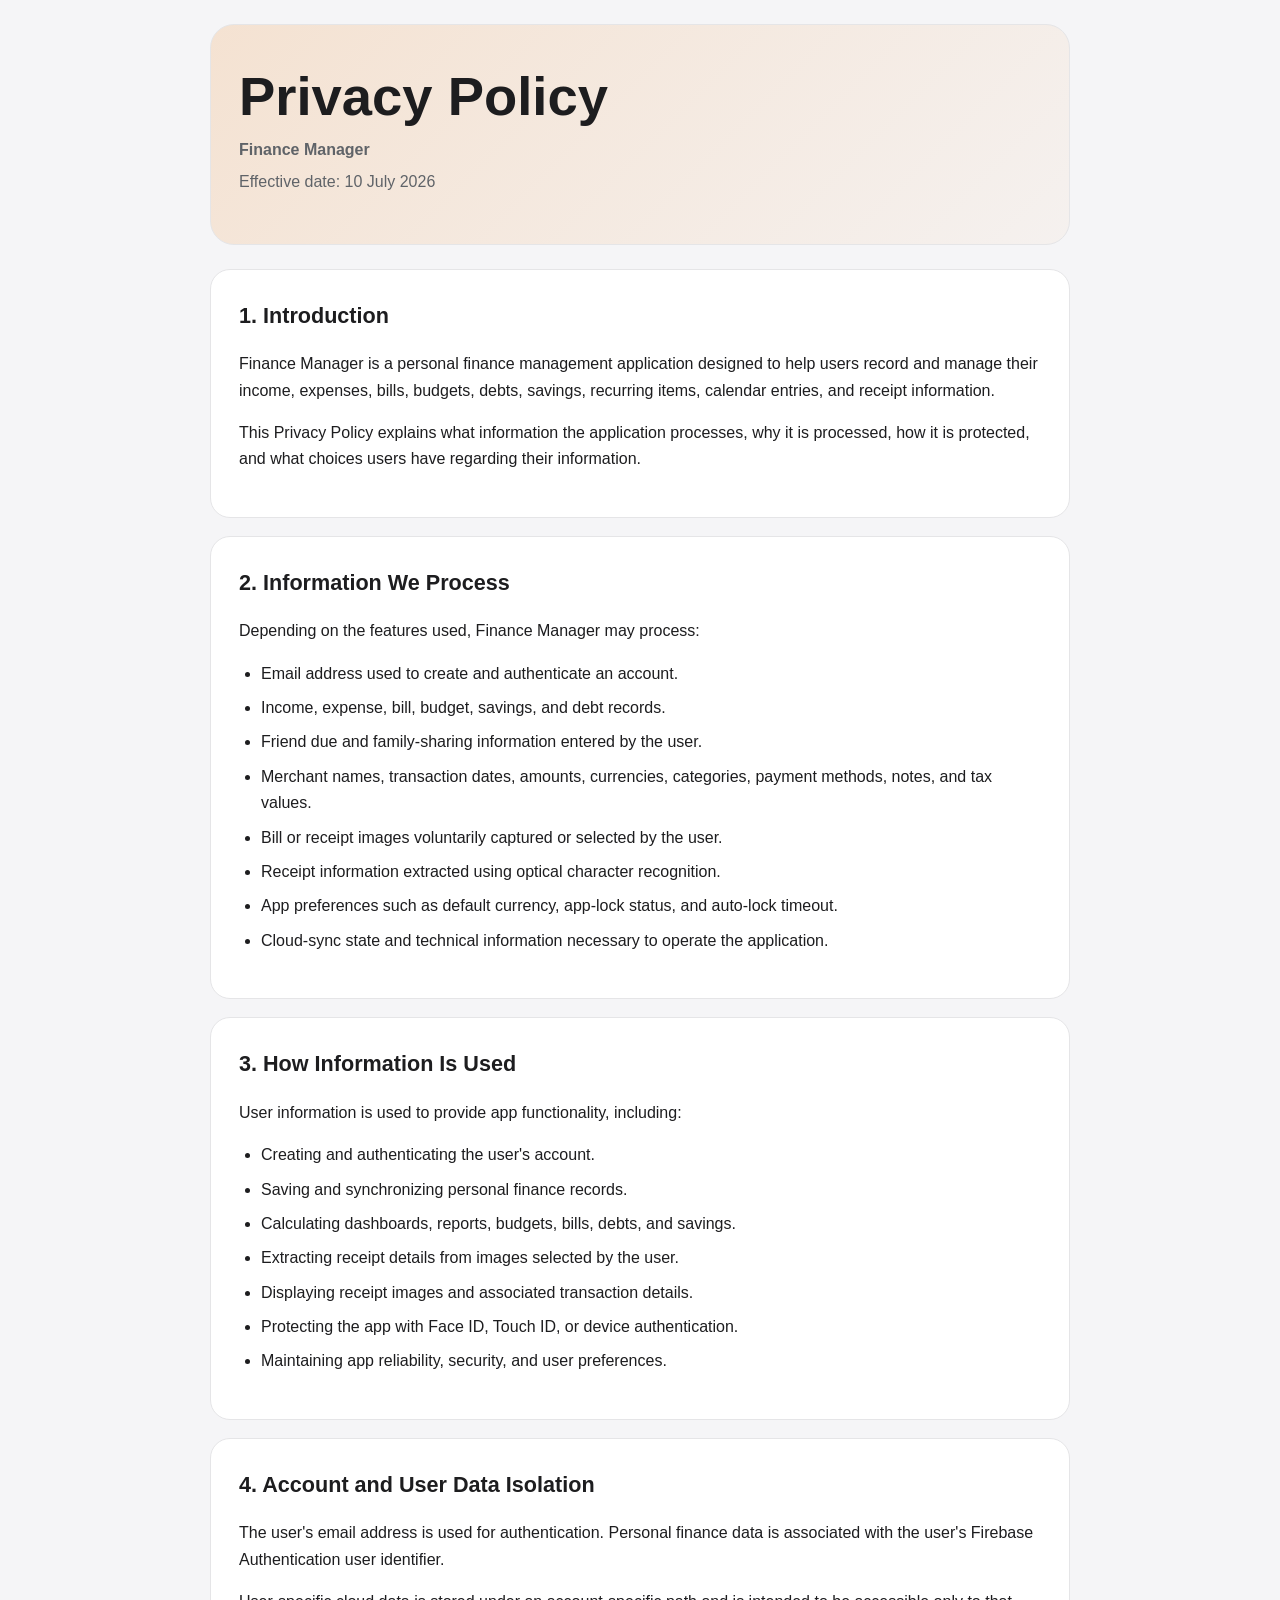
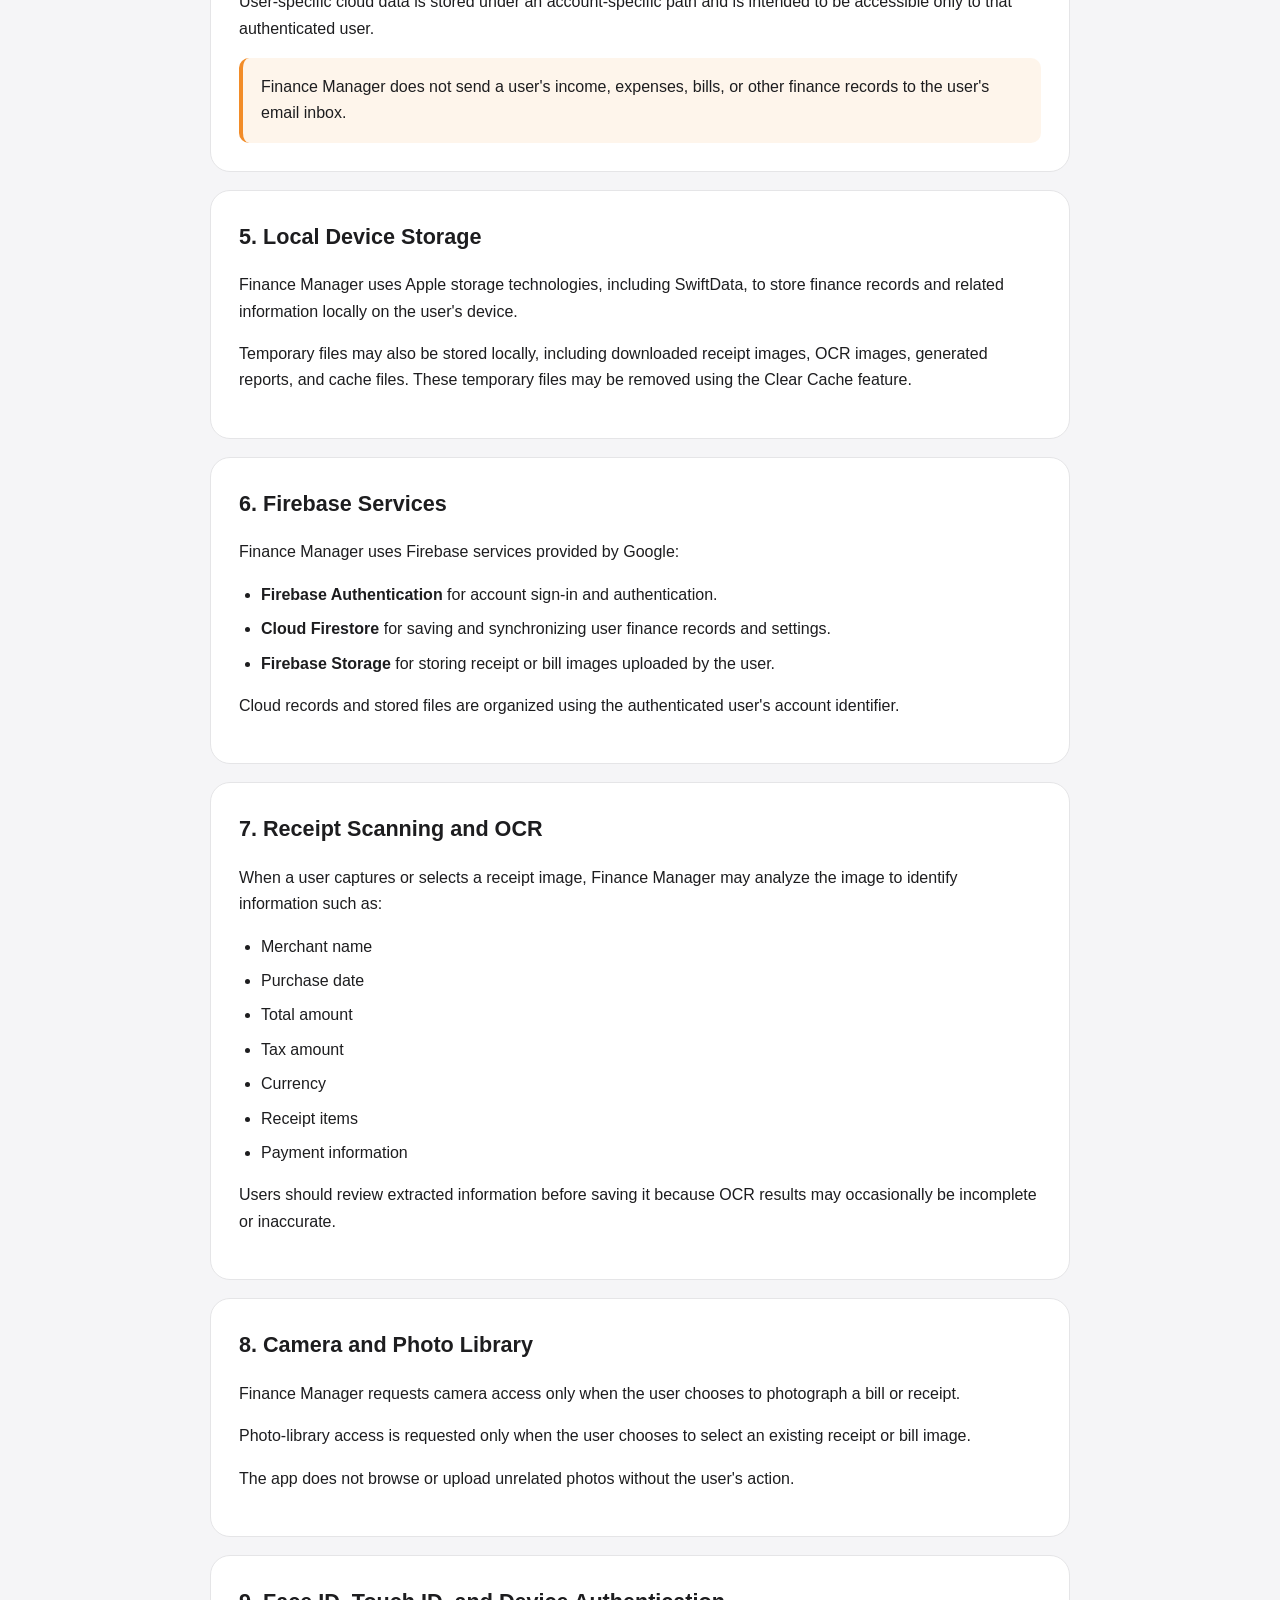
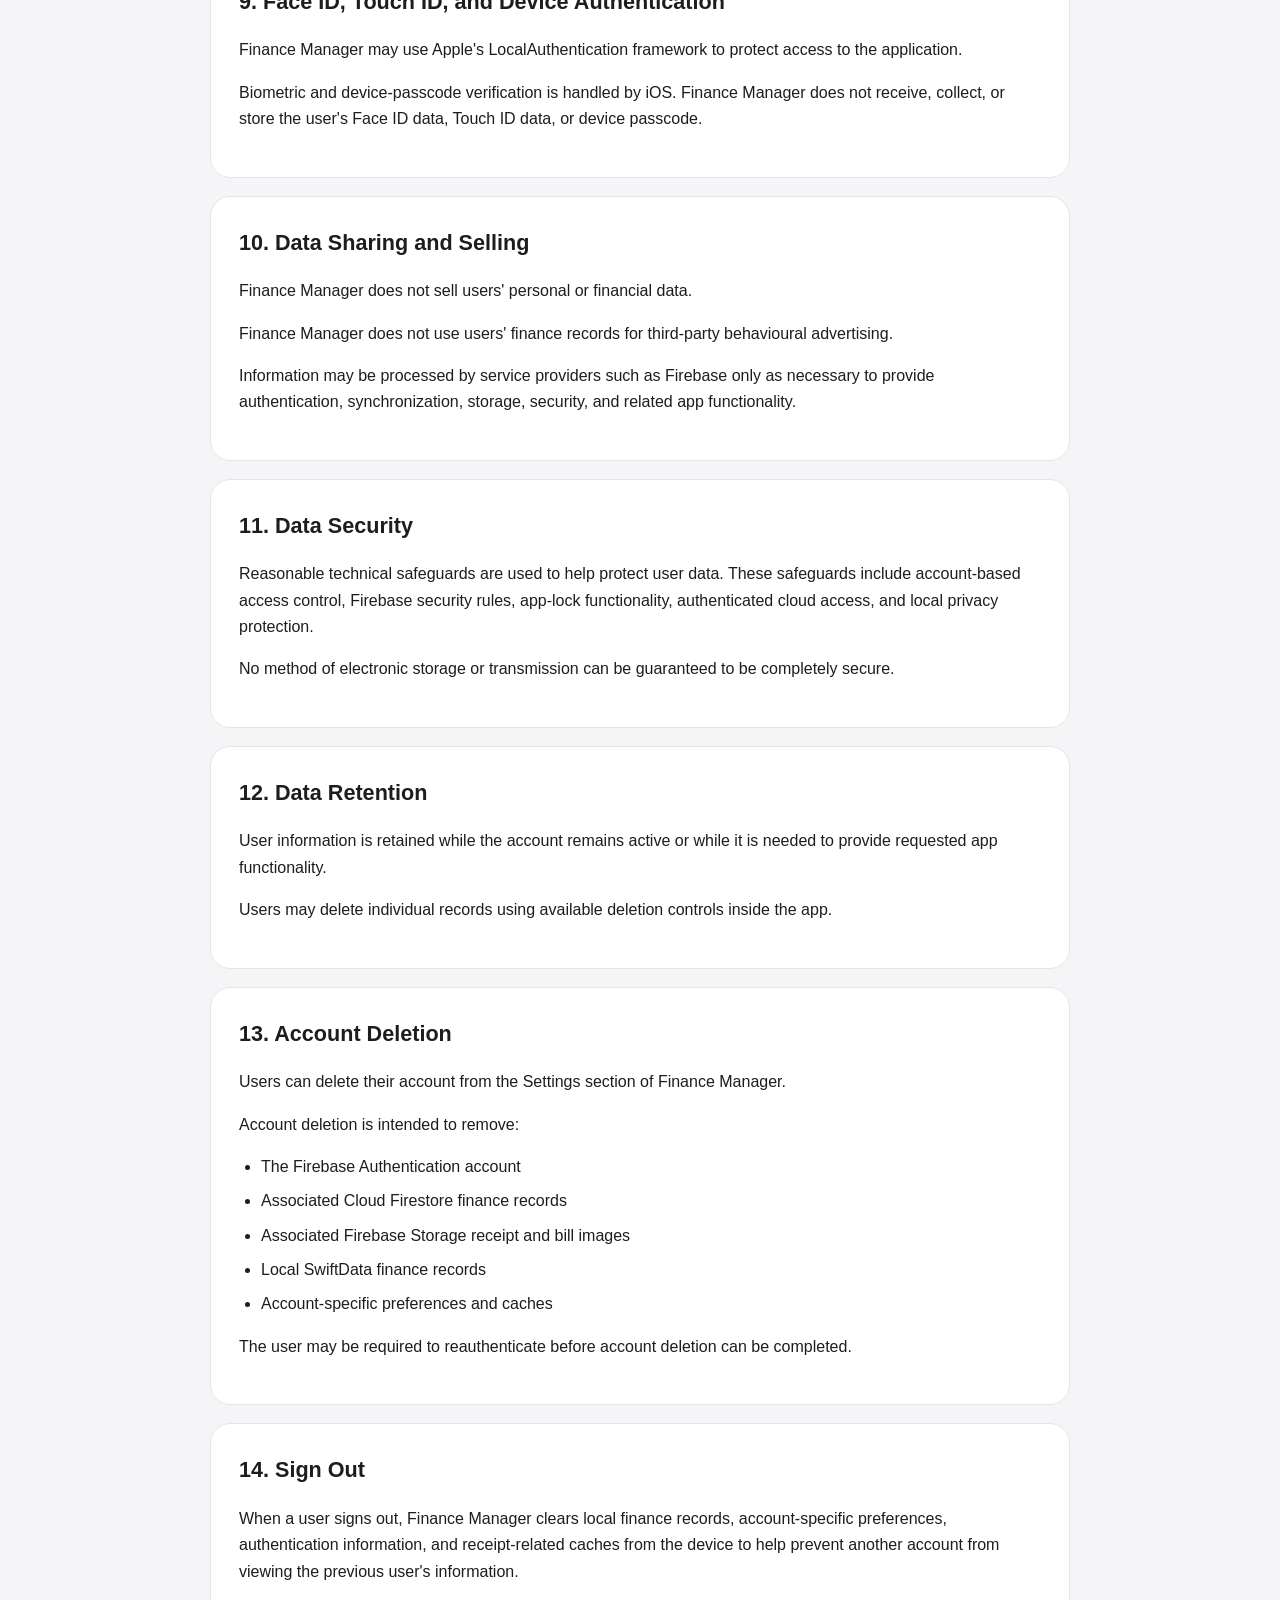
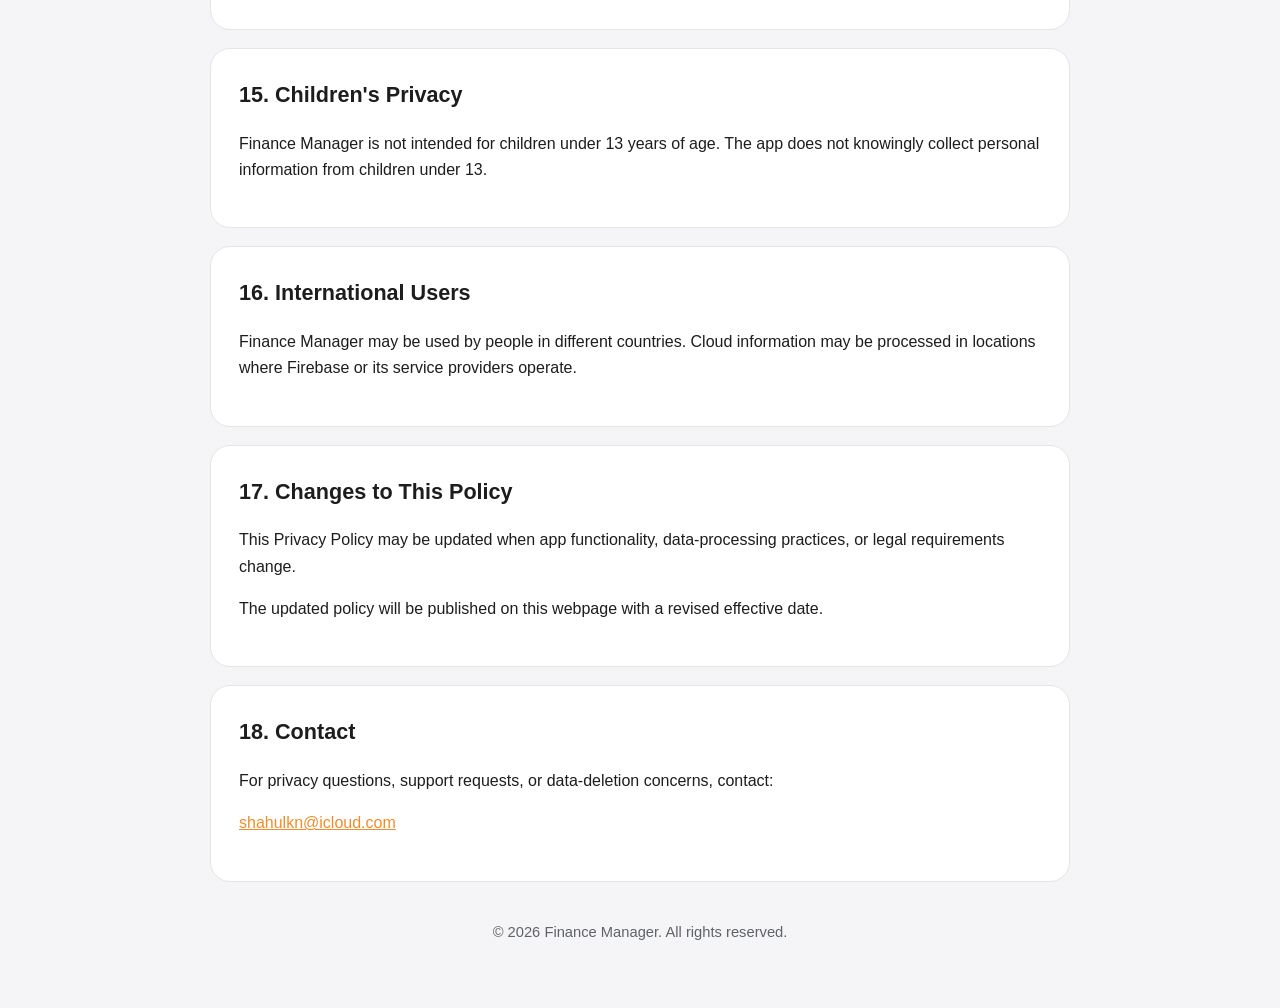
==== privacy.html @ fec9cd15 "Add files via upload Publish Finance Manager website" ====
<!DOCTYPE html>
<html lang="en">
<head>
    <meta charset="UTF-8">
    <meta name="viewport" content="width=device-width, initial-scale=1.0">

    <title>Privacy Policy | Finance Manager</title>

    <meta
        name="description"
        content="Privacy Policy for the Finance Manager personal finance application."
    >

    <style>
        :root {
            color-scheme: light dark;
            --background: #f5f5f7;
            --card: #ffffff;
            --text: #1d1d1f;
            --secondary: #5f6368;
            --accent: #f28c28;
            --border: #e5e5e7;
        }

        @media (prefers-color-scheme: dark) {
            :root {
                --background: #0d0d0f;
                --card: #1a1a1d;
                --text: #f5f5f7;
                --secondary: #b6b6ba;
                --border: #303034;
            }
        }

        * {
            box-sizing: border-box;
        }

        body {
            margin: 0;
            padding: 24px;
            background: var(--background);
            color: var(--text);
            font-family:
                -apple-system,
                BlinkMacSystemFont,
                "Segoe UI",
                Roboto,
                Helvetica,
                Arial,
                sans-serif;
            line-height: 1.65;
        }

        main {
            max-width: 860px;
            margin: 0 auto;
        }

        header {
            padding: 42px 28px;
            margin-bottom: 24px;
            border-radius: 24px;
            background: linear-gradient(
                135deg,
                rgba(242, 140, 40, 0.18),
                rgba(242, 140, 40, 0.04)
            );
            border: 1px solid var(--border);
        }

        h1 {
            margin: 0 0 10px;
            font-size: clamp(2rem, 5vw, 3.4rem);
            line-height: 1.1;
        }

        header p {
            margin: 6px 0;
            color: var(--secondary);
        }

        section {
            margin-bottom: 18px;
            padding: 28px;
            border: 1px solid var(--border);
            border-radius: 20px;
            background: var(--card);
        }

        h2 {
            margin-top: 0;
            font-size: 1.35rem;
        }

        ul {
            padding-left: 22px;
        }

        li {
            margin-bottom: 8px;
        }

        a {
            color: var(--accent);
        }

        .notice {
            padding: 16px 18px;
            border-left: 4px solid var(--accent);
            border-radius: 10px;
            background: rgba(242, 140, 40, 0.09);
        }

        footer {
            padding: 20px 8px 40px;
            text-align: center;
            color: var(--secondary);
            font-size: 0.92rem;
        }
    </style>
</head>

<body>
<main>

    <header>
        <h1>Privacy Policy</h1>
        <p><strong>Finance Manager</strong></p>
        <p>Effective date: 10 July 2026</p>
    </header>

    <section>
        <h2>1. Introduction</h2>

        <p>
            Finance Manager is a personal finance management application
            designed to help users record and manage their income, expenses,
            bills, budgets, debts, savings, recurring items, calendar entries,
            and receipt information.
        </p>

        <p>
            This Privacy Policy explains what information the application
            processes, why it is processed, how it is protected, and what
            choices users have regarding their information.
        </p>
    </section>

    <section>
        <h2>2. Information We Process</h2>

        <p>
            Depending on the features used, Finance Manager may process:
        </p>

        <ul>
            <li>Email address used to create and authenticate an account.</li>
            <li>Income, expense, bill, budget, savings, and debt records.</li>
            <li>Friend due and family-sharing information entered by the user.</li>
            <li>Merchant names, transaction dates, amounts, currencies, categories, payment methods, notes, and tax values.</li>
            <li>Bill or receipt images voluntarily captured or selected by the user.</li>
            <li>Receipt information extracted using optical character recognition.</li>
            <li>App preferences such as default currency, app-lock status, and auto-lock timeout.</li>
            <li>Cloud-sync state and technical information necessary to operate the application.</li>
        </ul>
    </section>

    <section>
        <h2>3. How Information Is Used</h2>

        <p>User information is used to provide app functionality, including:</p>

        <ul>
            <li>Creating and authenticating the user's account.</li>
            <li>Saving and synchronizing personal finance records.</li>
            <li>Calculating dashboards, reports, budgets, bills, debts, and savings.</li>
            <li>Extracting receipt details from images selected by the user.</li>
            <li>Displaying receipt images and associated transaction details.</li>
            <li>Protecting the app with Face ID, Touch ID, or device authentication.</li>
            <li>Maintaining app reliability, security, and user preferences.</li>
        </ul>
    </section>

    <section>
        <h2>4. Account and User Data Isolation</h2>

        <p>
            The user's email address is used for authentication.
            Personal finance data is associated with the user's Firebase
            Authentication user identifier.
        </p>

        <p>
            User-specific cloud data is stored under an account-specific path
            and is intended to be accessible only to that authenticated user.
        </p>

        <div class="notice">
            Finance Manager does not send a user's income, expenses, bills,
            or other finance records to the user's email inbox.
        </div>
    </section>

    <section>
        <h2>5. Local Device Storage</h2>

        <p>
            Finance Manager uses Apple storage technologies, including
            SwiftData, to store finance records and related information locally
            on the user's device.
        </p>

        <p>
            Temporary files may also be stored locally, including downloaded
            receipt images, OCR images, generated reports, and cache files.
            These temporary files may be removed using the Clear Cache feature.
        </p>
    </section>

    <section>
        <h2>6. Firebase Services</h2>

        <p>Finance Manager uses Firebase services provided by Google:</p>

        <ul>
            <li>
                <strong>Firebase Authentication</strong> for account sign-in
                and authentication.
            </li>

            <li>
                <strong>Cloud Firestore</strong> for saving and synchronizing
                user finance records and settings.
            </li>

            <li>
                <strong>Firebase Storage</strong> for storing receipt or bill
                images uploaded by the user.
            </li>
        </ul>

        <p>
            Cloud records and stored files are organized using the
            authenticated user's account identifier.
        </p>
    </section>

    <section>
        <h2>7. Receipt Scanning and OCR</h2>

        <p>
            When a user captures or selects a receipt image, Finance Manager
            may analyze the image to identify information such as:
        </p>

        <ul>
            <li>Merchant name</li>
            <li>Purchase date</li>
            <li>Total amount</li>
            <li>Tax amount</li>
            <li>Currency</li>
            <li>Receipt items</li>
            <li>Payment information</li>
        </ul>

        <p>
            Users should review extracted information before saving it because
            OCR results may occasionally be incomplete or inaccurate.
        </p>
    </section>

    <section>
        <h2>8. Camera and Photo Library</h2>

        <p>
            Finance Manager requests camera access only when the user chooses
            to photograph a bill or receipt.
        </p>

        <p>
            Photo-library access is requested only when the user chooses to
            select an existing receipt or bill image.
        </p>

        <p>
            The app does not browse or upload unrelated photos without the
            user's action.
        </p>
    </section>

    <section>
        <h2>9. Face ID, Touch ID, and Device Authentication</h2>

        <p>
            Finance Manager may use Apple's LocalAuthentication framework to
            protect access to the application.
        </p>

        <p>
            Biometric and device-passcode verification is handled by iOS.
            Finance Manager does not receive, collect, or store the user's
            Face ID data, Touch ID data, or device passcode.
        </p>
    </section>

    <section>
        <h2>10. Data Sharing and Selling</h2>

        <p>
            Finance Manager does not sell users' personal or financial data.
        </p>

        <p>
            Finance Manager does not use users' finance records for
            third-party behavioural advertising.
        </p>

        <p>
            Information may be processed by service providers such as Firebase
            only as necessary to provide authentication, synchronization,
            storage, security, and related app functionality.
        </p>
    </section>

    <section>
        <h2>11. Data Security</h2>

        <p>
            Reasonable technical safeguards are used to help protect user data.
            These safeguards include account-based access control, Firebase
            security rules, app-lock functionality, authenticated cloud access,
            and local privacy protection.
        </p>

        <p>
            No method of electronic storage or transmission can be guaranteed
            to be completely secure.
        </p>
    </section>

    <section>
        <h2>12. Data Retention</h2>

        <p>
            User information is retained while the account remains active or
            while it is needed to provide requested app functionality.
        </p>

        <p>
            Users may delete individual records using available deletion
            controls inside the app.
        </p>
    </section>

    <section>
        <h2>13. Account Deletion</h2>

        <p>
            Users can delete their account from the Settings section of
            Finance Manager.
        </p>

        <p>Account deletion is intended to remove:</p>

        <ul>
            <li>The Firebase Authentication account</li>
            <li>Associated Cloud Firestore finance records</li>
            <li>Associated Firebase Storage receipt and bill images</li>
            <li>Local SwiftData finance records</li>
            <li>Account-specific preferences and caches</li>
        </ul>

        <p>
            The user may be required to reauthenticate before account deletion
            can be completed.
        </p>
    </section>

    <section>
        <h2>14. Sign Out</h2>

        <p>
            When a user signs out, Finance Manager clears local finance records,
            account-specific preferences, authentication information, and
            receipt-related caches from the device to help prevent another
            account from viewing the previous user's information.
        </p>
    </section>

    <section>
        <h2>15. Children's Privacy</h2>

        <p>
            Finance Manager is not intended for children under 13 years of age.
            The app does not knowingly collect personal information from
            children under 13.
        </p>
    </section>

    <section>
        <h2>16. International Users</h2>

        <p>
            Finance Manager may be used by people in different countries.
            Cloud information may be processed in locations where Firebase or
            its service providers operate.
        </p>
    </section>

    <section>
        <h2>17. Changes to This Policy</h2>

        <p>
            This Privacy Policy may be updated when app functionality,
            data-processing practices, or legal requirements change.
        </p>

        <p>
            The updated policy will be published on this webpage with a revised
            effective date.
        </p>
    </section>

    <section>
        <h2>18. Contact</h2>

        <p>
            For privacy questions, support requests, or data-deletion concerns,
            contact:
        </p>

        <p>
            <a href="mailto:shahulkn@icloud.com">
                shahulkn@icloud.com
            </a>
        </p>
    </section>

    <footer>
        © 2026 Finance Manager. All rights reserved.
    </footer>

</main>
</body>
</html>
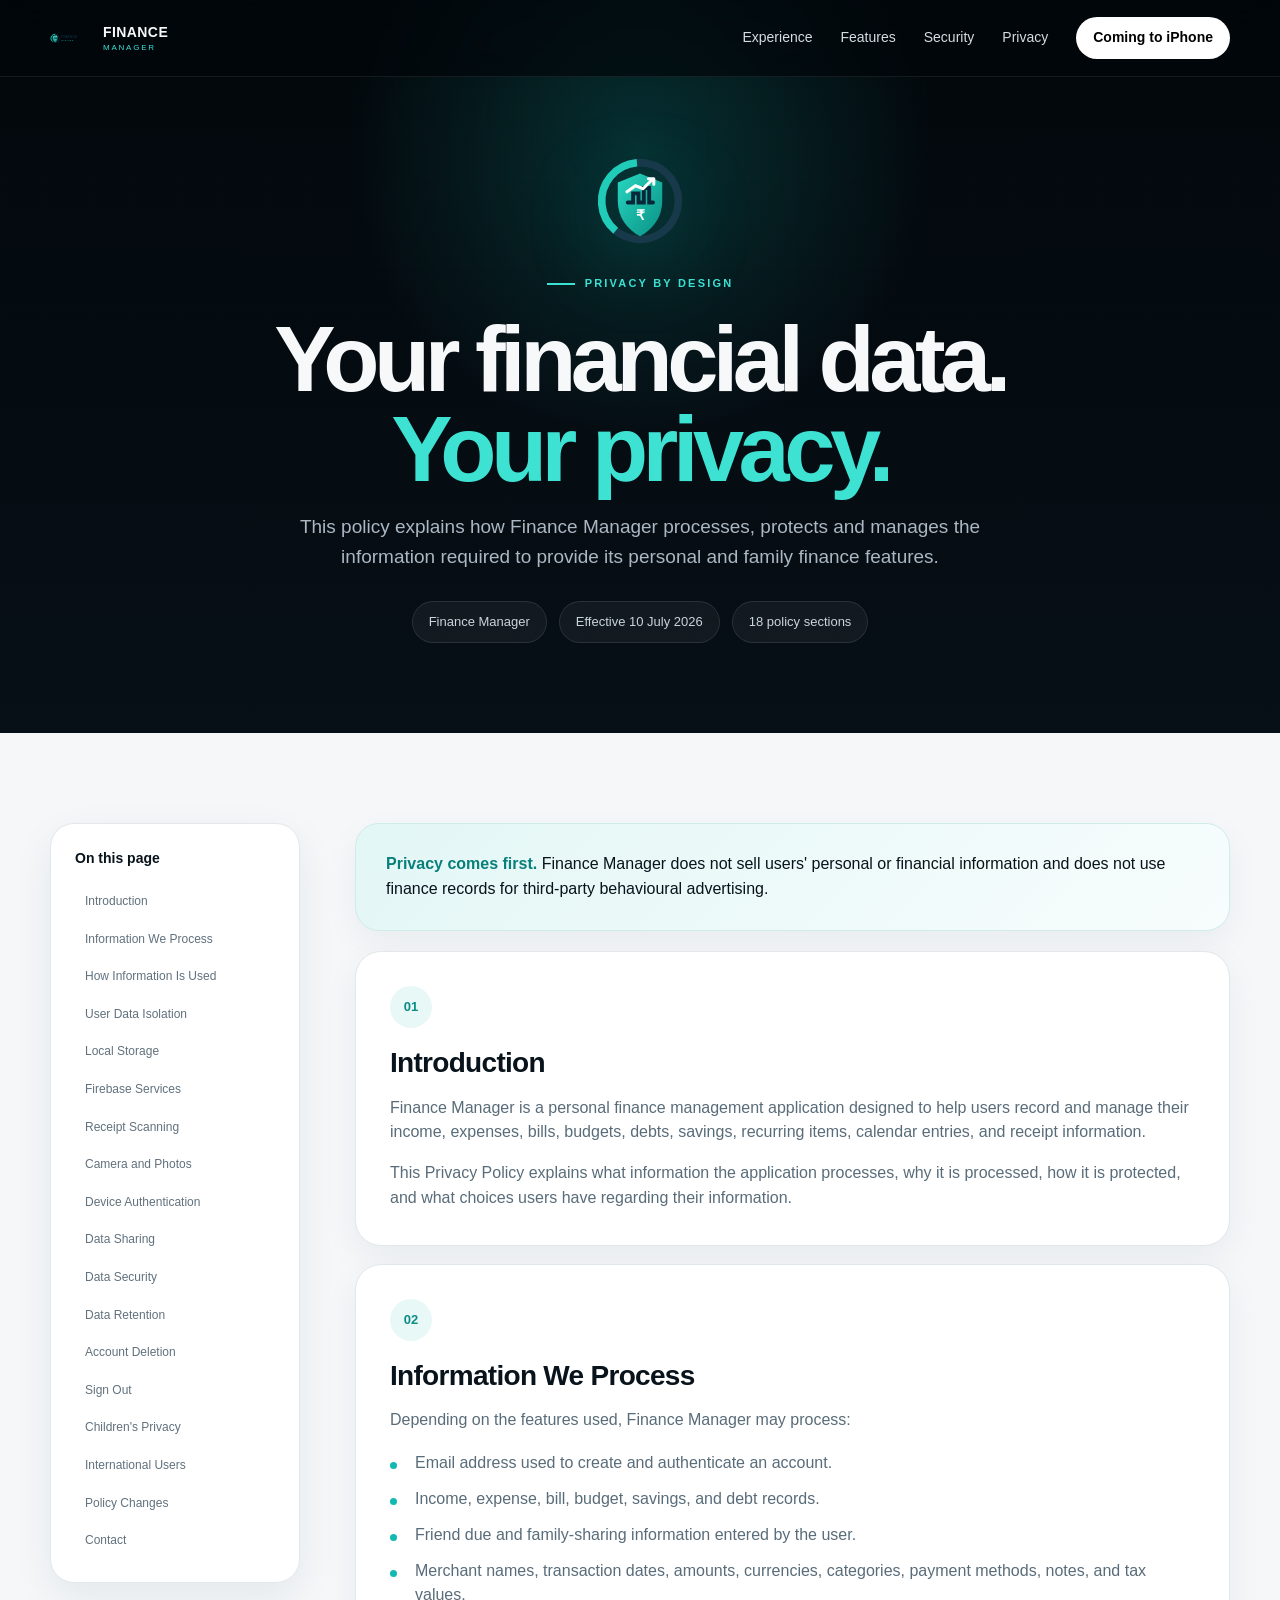
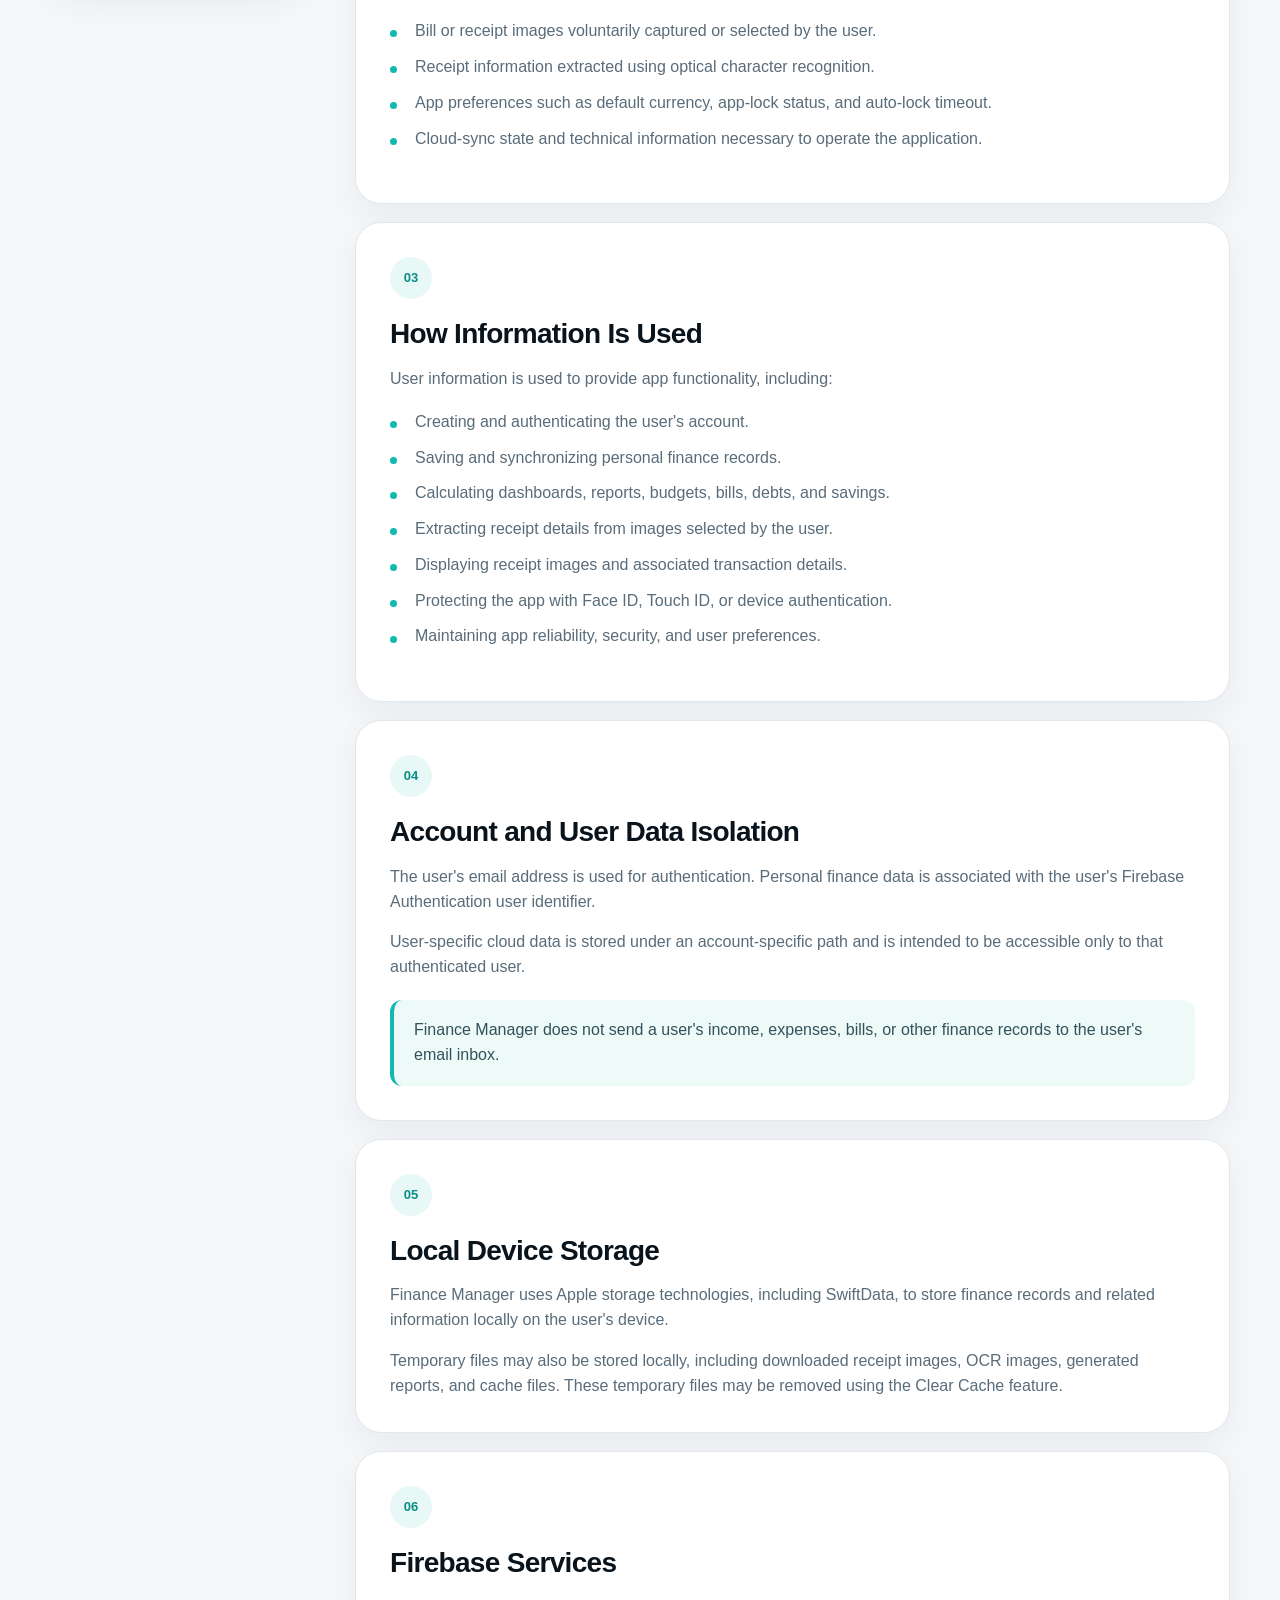
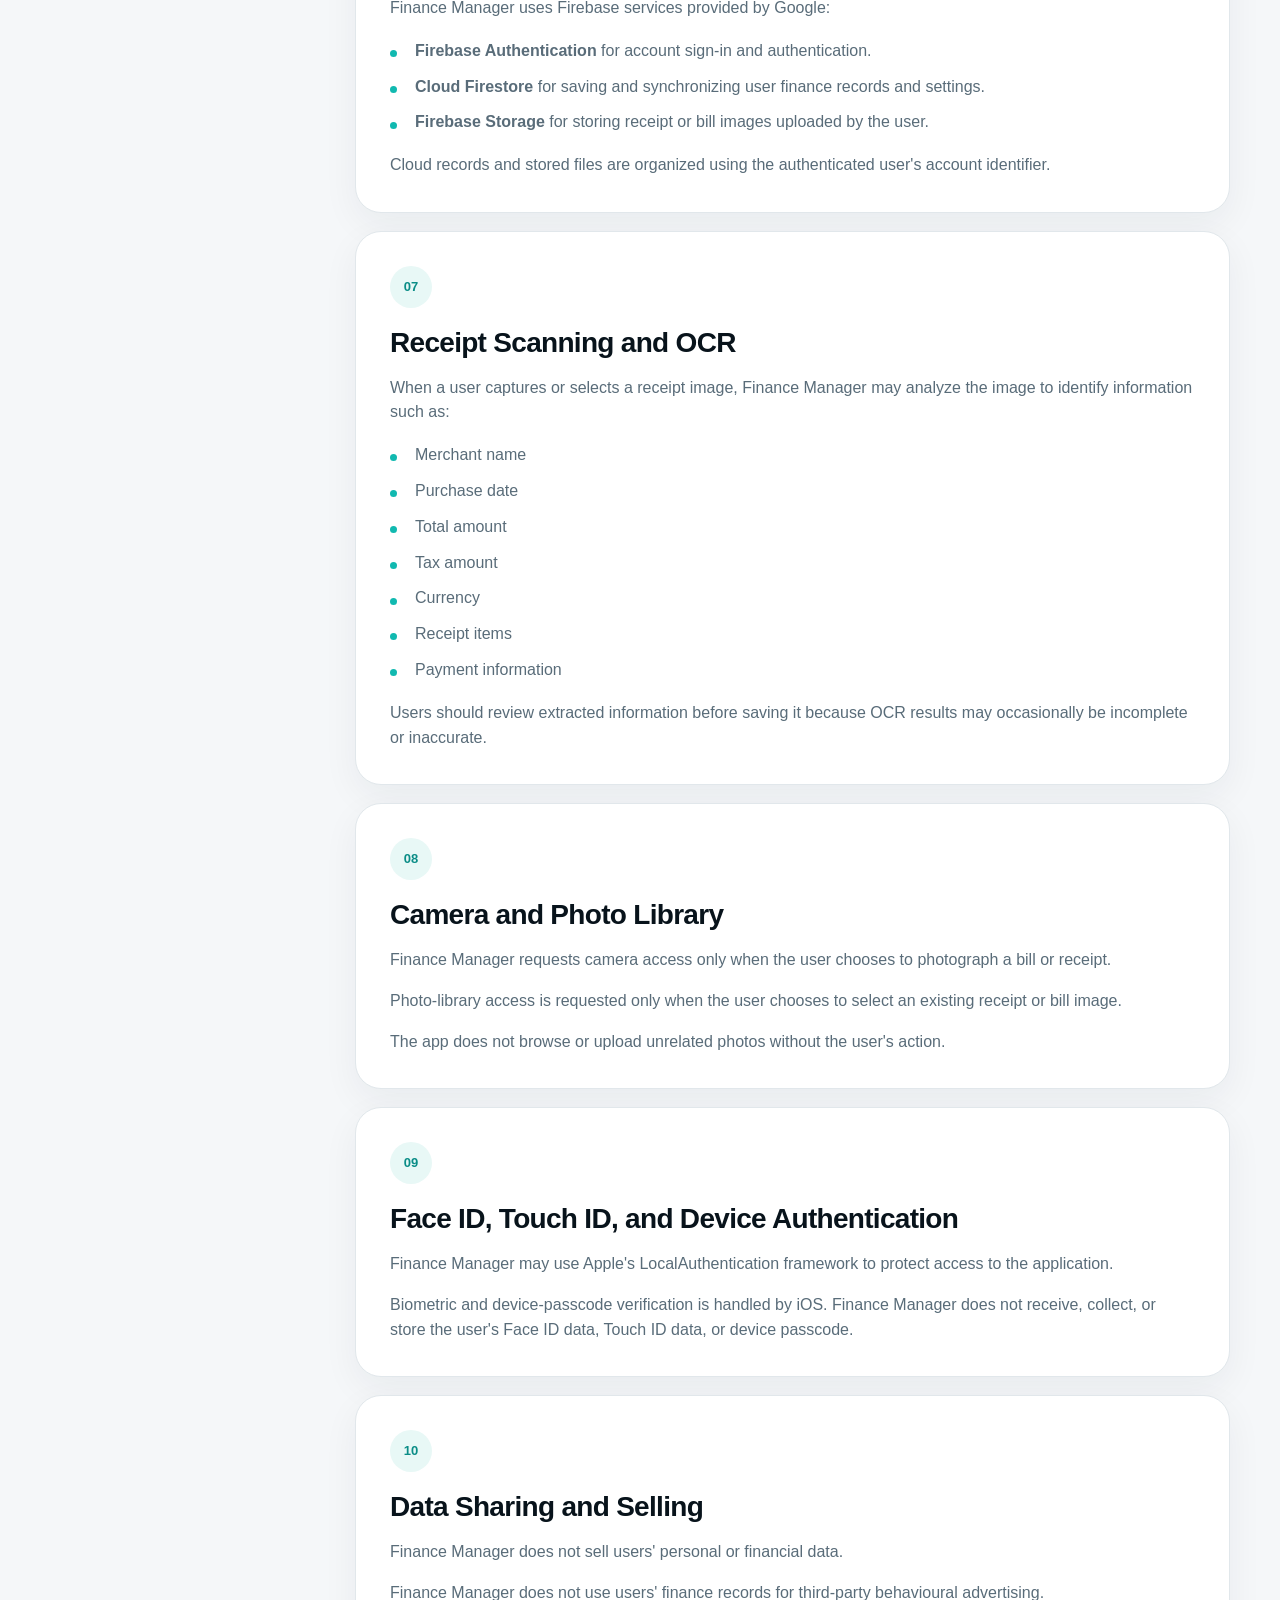
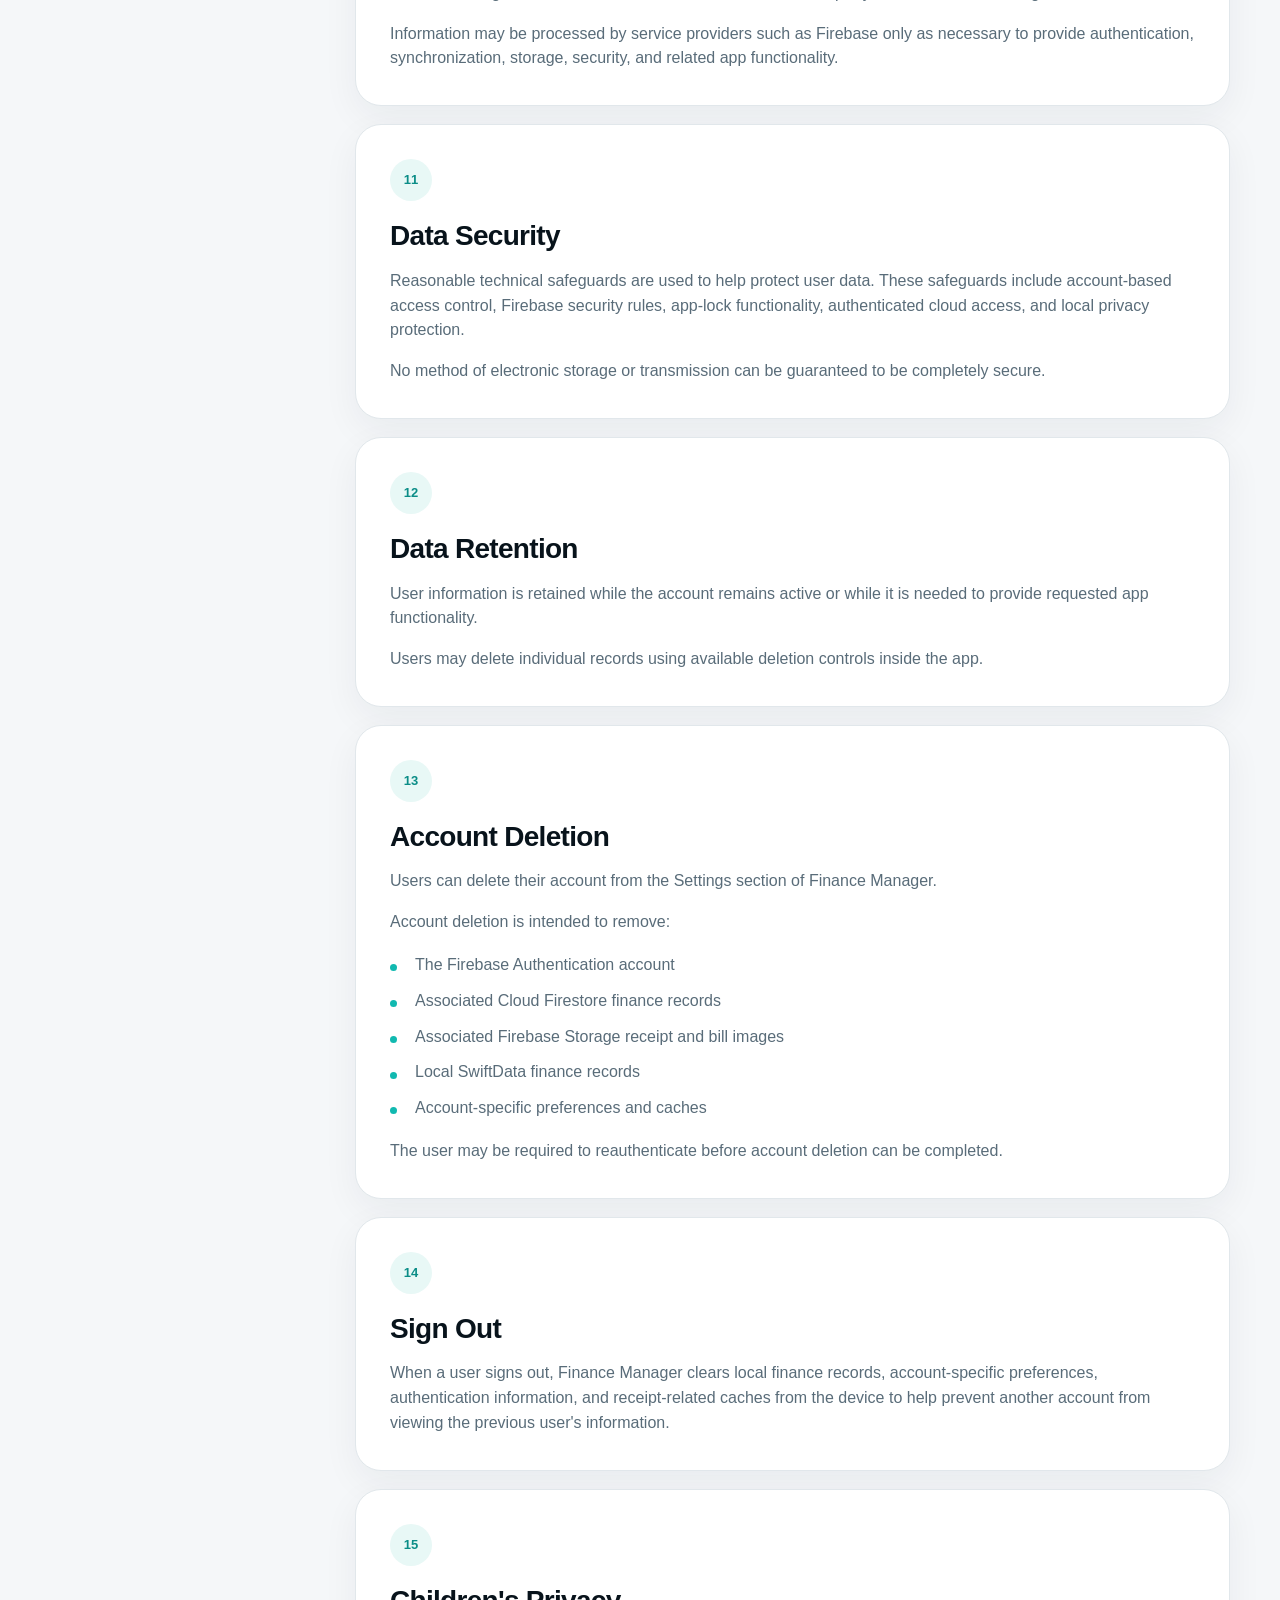
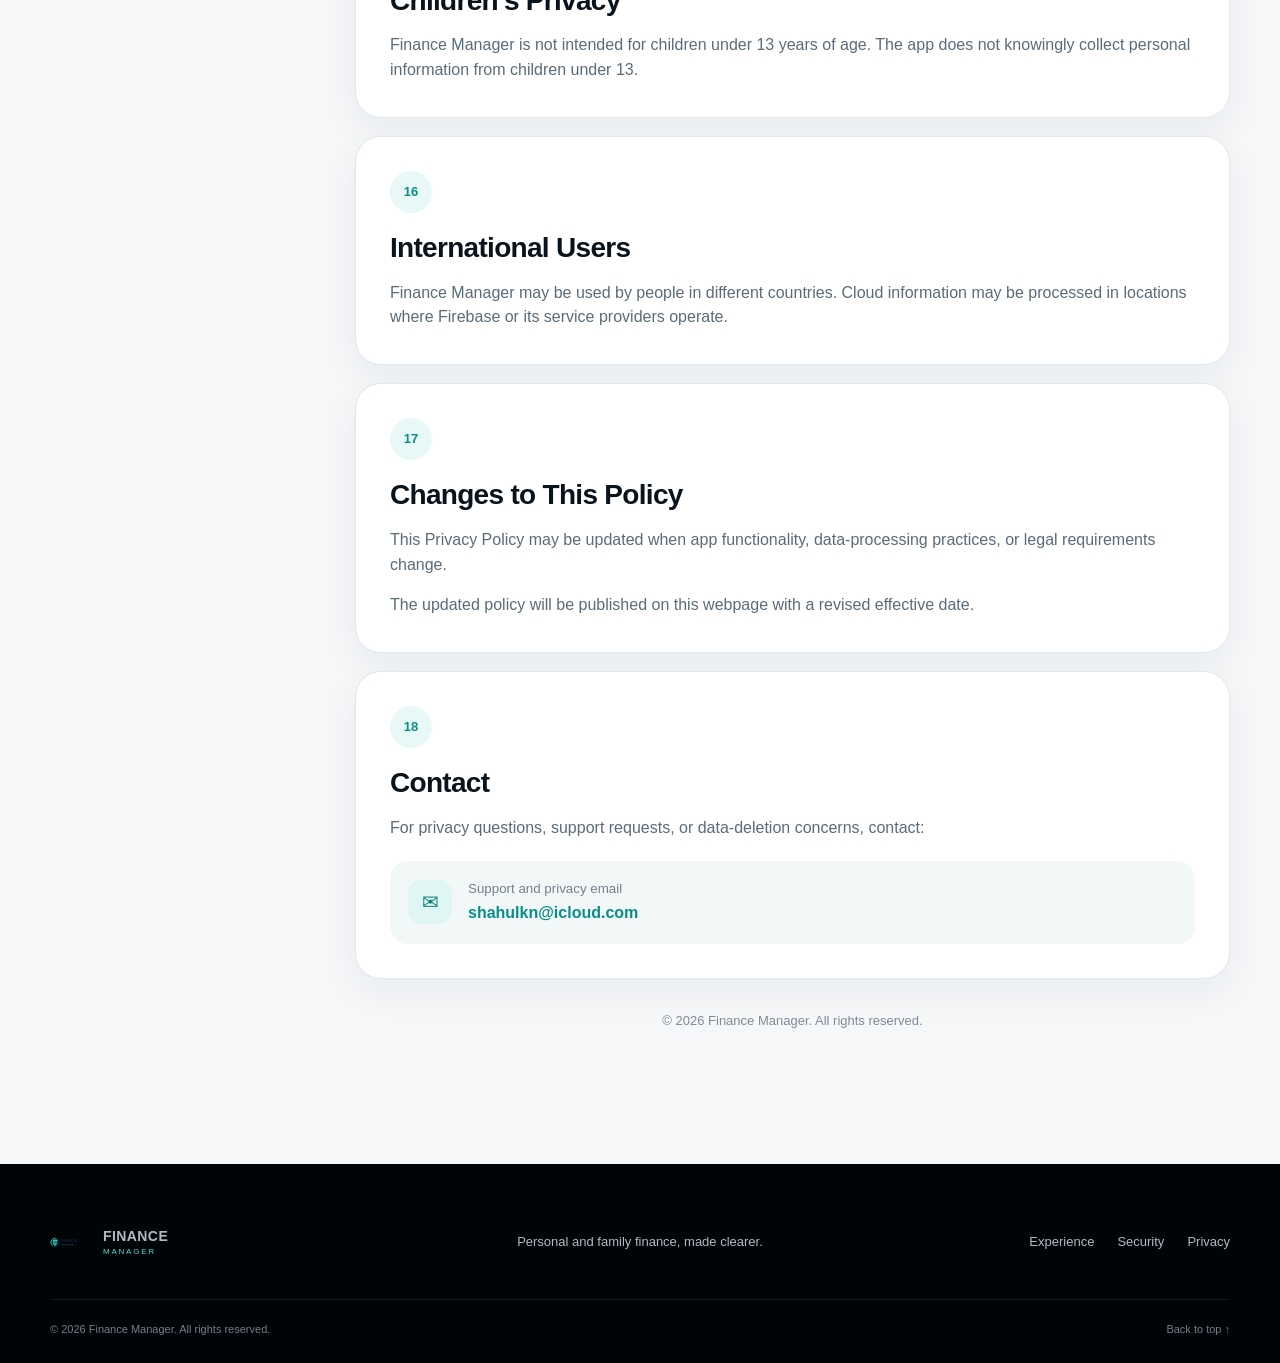
==== commit fc4acf34: "Update privacy.html" ====
--- a/privacy.html
+++ b/privacy.html
@@ -11,436 +11,993 @@
         content="Privacy Policy for the Finance Manager personal finance application."
     >
 
+    <meta name="theme-color" content="#02070b">
+
+    <link rel="icon" href="assets/favicon.svg" type="image/svg+xml">
+    <link rel="stylesheet" href="styles.css">
+
     <style>
-        :root {
-            color-scheme: light dark;
-            --background: #f5f5f7;
-            --card: #ffffff;
-            --text: #1d1d1f;
-            --secondary: #5f6368;
-            --accent: #f28c28;
-            --border: #e5e5e7;
-        }
-
-        @media (prefers-color-scheme: dark) {
-            :root {
-                --background: #0d0d0f;
-                --card: #1a1a1d;
-                --text: #f5f5f7;
-                --secondary: #b6b6ba;
-                --border: #303034;
+        .privacy-hero {
+            position: relative;
+            overflow: hidden;
+            padding: 155px 0 90px;
+            background:
+                radial-gradient(
+                    circle at 50% 20%,
+                    rgba(17, 185, 176, 0.22),
+                    transparent 34%
+                ),
+                linear-gradient(180deg, #02070b 0%, #071017 100%);
+        }
+
+        .privacy-hero::before {
+            content: "";
+            position: absolute;
+            inset: 0;
+            opacity: 0.22;
+            background-image:
+                linear-gradient(
+                    rgba(255, 255, 255, 0.035) 1px,
+                    transparent 1px
+                ),
+                linear-gradient(
+                    90deg,
+                    rgba(255, 255, 255, 0.035) 1px,
+                    transparent 1px
+                );
+            background-size: 44px 44px;
+            mask-image: linear-gradient(#000, transparent 90%);
+            pointer-events: none;
+        }
+
+        .privacy-hero-content {
+            position: relative;
+            z-index: 2;
+            max-width: 900px;
+            text-align: center;
+        }
+
+        .privacy-hero-logo {
+            width: 92px;
+            margin: 0 auto 28px;
+            filter: drop-shadow(0 20px 40px rgba(17, 185, 176, 0.2));
+        }
+
+        .privacy-hero h1 {
+            margin: 22px 0 18px;
+            font-size: clamp(52px, 8vw, 92px);
+            line-height: 0.98;
+            letter-spacing: -0.06em;
+        }
+
+        .privacy-hero h1 em {
+            color: var(--teal2);
+            font-style: normal;
+        }
+
+        .privacy-hero-description {
+            max-width: 700px;
+            margin: 0 auto;
+            color: #abb7c3;
+            font-size: 19px;
+        }
+
+        .privacy-meta {
+            display: flex;
+            justify-content: center;
+            gap: 12px;
+            flex-wrap: wrap;
+            margin-top: 30px;
+        }
+
+        .privacy-meta span {
+            padding: 10px 16px;
+            border: 1px solid rgba(255, 255, 255, 0.1);
+            border-radius: 999px;
+            background: rgba(255, 255, 255, 0.05);
+            color: #cad4dc;
+            font-size: 13px;
+            backdrop-filter: blur(12px);
+        }
+
+        .privacy-content {
+            padding: 90px 0 120px;
+            background: #f5f7f9;
+            color: var(--ink);
+        }
+
+        .privacy-layout {
+            display: grid;
+            grid-template-columns: 250px minmax(0, 1fr);
+            gap: 55px;
+            align-items: start;
+        }
+
+        .privacy-sidebar {
+            position: sticky;
+            top: 105px;
+        }
+
+        .privacy-sidebar-card {
+            padding: 24px;
+            border: 1px solid #e1e7eb;
+            border-radius: 24px;
+            background: #ffffff;
+            box-shadow: 0 14px 40px rgba(18, 44, 58, 0.07);
+        }
+
+        .privacy-sidebar-card strong {
+            display: block;
+            margin-bottom: 14px;
+            color: #08131b;
+            font-size: 14px;
+        }
+
+        .privacy-sidebar-card nav {
+            display: grid;
+            gap: 3px;
+        }
+
+        .privacy-sidebar-card a {
+            padding: 8px 10px;
+            border-radius: 10px;
+            color: #61717d;
+            font-size: 12px;
+            transition:
+                background 0.2s ease,
+                color 0.2s ease;
+        }
+
+        .privacy-sidebar-card a:hover {
+            background: #e8f8f6;
+            color: #087f7a;
+        }
+
+        .privacy-document {
+            min-width: 0;
+        }
+
+        .privacy-intro {
+            margin-bottom: 20px;
+            padding: 28px 30px;
+            border: 1px solid #cfece8;
+            border-radius: 24px;
+            background:
+                linear-gradient(
+                    135deg,
+                    rgba(17, 185, 176, 0.12),
+                    rgba(17, 185, 176, 0.03)
+                ),
+                #ffffff;
+            box-shadow: 0 12px 34px rgba(18, 44, 58, 0.05);
+        }
+
+        .privacy-intro strong {
+            color: #087f7a;
+        }
+
+        .policy-section {
+            margin-bottom: 18px;
+            padding: 34px;
+            scroll-margin-top: 105px;
+            border: 1px solid #e1e7eb;
+            border-radius: 26px;
+            background: #ffffff;
+            box-shadow: 0 12px 36px rgba(18, 44, 58, 0.055);
+        }
+
+        .policy-section-number {
+            display: inline-grid;
+            width: 42px;
+            height: 42px;
+            margin-bottom: 18px;
+            place-items: center;
+            border-radius: 50%;
+            background: #e8f8f6;
+            color: #0b8d87;
+            font-size: 13px;
+            font-weight: 800;
+        }
+
+        .policy-section h2 {
+            margin: 0 0 16px;
+            color: #08131b;
+            font-size: clamp(22px, 3vw, 28px);
+            line-height: 1.2;
+            letter-spacing: -0.025em;
+        }
+
+        .policy-section p {
+            margin: 0 0 16px;
+            color: #596c79;
+        }
+
+        .policy-section p:last-child {
+            margin-bottom: 0;
+        }
+
+        .policy-section ul {
+            margin: 18px 0;
+            padding: 0;
+            list-style: none;
+        }
+
+        .policy-section li {
+            position: relative;
+            margin-bottom: 11px;
+            padding-left: 25px;
+            color: #596c79;
+        }
+
+        .policy-section li::before {
+            content: "";
+            position: absolute;
+            top: 0.7em;
+            left: 0;
+            width: 7px;
+            height: 7px;
+            border-radius: 50%;
+            background: var(--teal);
+        }
+
+        .policy-section a {
+            color: #098e88;
+            font-weight: 750;
+            word-break: break-word;
+        }
+
+        .policy-section a:hover {
+            text-decoration: underline;
+        }
+
+        .privacy-notice {
+            margin-top: 20px;
+            padding: 18px 20px;
+            border-left: 4px solid var(--teal);
+            border-radius: 12px;
+            background: #eefaf7;
+            color: #31525b;
+        }
+
+        .privacy-contact-card {
+            display: flex;
+            gap: 16px;
+            align-items: center;
+            margin-top: 20px;
+            padding: 18px;
+            border-radius: 18px;
+            background: #f2f8f8;
+        }
+
+        .privacy-contact-icon {
+            display: grid;
+            flex: 0 0 auto;
+            width: 44px;
+            height: 44px;
+            place-items: center;
+            border-radius: 14px;
+            background: #dff6f3;
+            color: #087f7a;
+            font-size: 20px;
+        }
+
+        .privacy-contact-card div {
+            display: grid;
+            gap: 2px;
+        }
+
+        .privacy-contact-card small {
+            color: #71818c;
+        }
+
+        .privacy-footer-note {
+            margin-top: 32px;
+            color: #7d8b95;
+            text-align: center;
+            font-size: 13px;
+        }
+
+        @media (max-width: 900px) {
+            .privacy-layout {
+                grid-template-columns: 1fr;
+                gap: 28px;
             }
-        }
-
-        * {
-            box-sizing: border-box;
-        }
-
-        body {
-            margin: 0;
-            padding: 24px;
-            background: var(--background);
-            color: var(--text);
-            font-family:
-                -apple-system,
-                BlinkMacSystemFont,
-                "Segoe UI",
-                Roboto,
-                Helvetica,
-                Arial,
-                sans-serif;
-            line-height: 1.65;
-        }
-
-        main {
-            max-width: 860px;
-            margin: 0 auto;
-        }
-
-        header {
-            padding: 42px 28px;
-            margin-bottom: 24px;
-            border-radius: 24px;
-            background: linear-gradient(
-                135deg,
-                rgba(242, 140, 40, 0.18),
-                rgba(242, 140, 40, 0.04)
-            );
-            border: 1px solid var(--border);
-        }
-
-        h1 {
-            margin: 0 0 10px;
-            font-size: clamp(2rem, 5vw, 3.4rem);
-            line-height: 1.1;
-        }
-
-        header p {
-            margin: 6px 0;
-            color: var(--secondary);
-        }
-
-        section {
-            margin-bottom: 18px;
-            padding: 28px;
-            border: 1px solid var(--border);
-            border-radius: 20px;
-            background: var(--card);
-        }
-
-        h2 {
-            margin-top: 0;
-            font-size: 1.35rem;
-        }
-
-        ul {
-            padding-left: 22px;
-        }
-
-        li {
-            margin-bottom: 8px;
-        }
-
-        a {
-            color: var(--accent);
-        }
-
-        .notice {
-            padding: 16px 18px;
-            border-left: 4px solid var(--accent);
-            border-radius: 10px;
-            background: rgba(242, 140, 40, 0.09);
-        }
-
-        footer {
-            padding: 20px 8px 40px;
-            text-align: center;
-            color: var(--secondary);
-            font-size: 0.92rem;
+
+            .privacy-sidebar {
+                position: static;
+            }
+
+            .privacy-sidebar-card nav {
+                grid-template-columns: repeat(2, minmax(0, 1fr));
+            }
+        }
+
+        @media (max-width: 760px) {
+            .privacy-hero {
+                padding: 130px 0 70px;
+            }
+
+            .privacy-hero h1 {
+                font-size: 52px;
+            }
+
+            .privacy-hero-description {
+                font-size: 17px;
+            }
+
+            .privacy-content {
+                padding: 60px 0 85px;
+            }
+
+            .privacy-sidebar-card {
+                display: none;
+            }
+
+            .policy-section {
+                padding: 25px 22px;
+                border-radius: 22px;
+            }
+
+            .privacy-intro {
+                padding: 24px 22px;
+            }
         }
     </style>
 </head>
 
 <body>
+
+<header class="site-header" id="top">
+    <div class="container nav-wrap">
+
+        <a class="brand" href="index.html" aria-label="Finance Manager home">
+            <img
+                src="assets/logo.svg"
+                alt=""
+                width="42"
+                height="42"
+            >
+
+            <span>
+                <strong>Finance</strong>
+                <small>Manager</small>
+            </span>
+        </a>
+
+        <button
+            class="menu-button"
+            aria-label="Open navigation"
+            aria-expanded="false"
+        >
+            ☰
+        </button>
+
+        <nav class="nav-links" aria-label="Main navigation">
+            <a href="index.html#experience">Experience</a>
+            <a href="index.html#features">Features</a>
+            <a href="index.html#security">Security</a>
+            <a href="privacy.html">Privacy</a>
+            <a class="nav-cta" href="index.html#download">
+                Coming to iPhone
+            </a>
+        </nav>
+
+    </div>
+</header>
+
 <main>
 
-    <header>
-        <h1>Privacy Policy</h1>
-        <p><strong>Finance Manager</strong></p>
-        <p>Effective date: 10 July 2026</p>
-    </header>
-
-    <section>
-        <h2>1. Introduction</h2>
-
-        <p>
-            Finance Manager is a personal finance management application
-            designed to help users record and manage their income, expenses,
-            bills, budgets, debts, savings, recurring items, calendar entries,
-            and receipt information.
-        </p>
-
-        <p>
-            This Privacy Policy explains what information the application
-            processes, why it is processed, how it is protected, and what
-            choices users have regarding their information.
-        </p>
+    <section class="privacy-hero">
+
+        <div class="container privacy-hero-content">
+
+            <img
+                class="privacy-hero-logo"
+                src="assets/logo-mark.svg"
+                alt="Finance Manager"
+            >
+
+            <div class="eyebrow center">
+                <span></span>
+                Privacy by design
+            </div>
+
+            <h1>
+                Your financial data.<br>
+                <em>Your privacy.</em>
+            </h1>
+
+            <p class="privacy-hero-description">
+                This policy explains how Finance Manager processes,
+                protects and manages the information required to provide
+                its personal and family finance features.
+            </p>
+
+            <div class="privacy-meta">
+                <span>Finance Manager</span>
+                <span>Effective 10 July 2026</span>
+                <span>18 policy sections</span>
+            </div>
+
+        </div>
+
     </section>
 
-    <section>
-        <h2>2. Information We Process</h2>
-
-        <p>
-            Depending on the features used, Finance Manager may process:
-        </p>
-
-        <ul>
-            <li>Email address used to create and authenticate an account.</li>
-            <li>Income, expense, bill, budget, savings, and debt records.</li>
-            <li>Friend due and family-sharing information entered by the user.</li>
-            <li>Merchant names, transaction dates, amounts, currencies, categories, payment methods, notes, and tax values.</li>
-            <li>Bill or receipt images voluntarily captured or selected by the user.</li>
-            <li>Receipt information extracted using optical character recognition.</li>
-            <li>App preferences such as default currency, app-lock status, and auto-lock timeout.</li>
-            <li>Cloud-sync state and technical information necessary to operate the application.</li>
-        </ul>
+    <section class="privacy-content">
+
+        <div class="container privacy-layout">
+
+            <aside class="privacy-sidebar">
+
+                <div class="privacy-sidebar-card">
+
+                    <strong>On this page</strong>
+
+                    <nav aria-label="Privacy policy sections">
+                        <a href="#introduction">Introduction</a>
+                        <a href="#information">Information We Process</a>
+                        <a href="#usage">How Information Is Used</a>
+                        <a href="#isolation">User Data Isolation</a>
+                        <a href="#local-storage">Local Storage</a>
+                        <a href="#firebase">Firebase Services</a>
+                        <a href="#ocr">Receipt Scanning</a>
+                        <a href="#camera">Camera and Photos</a>
+                        <a href="#authentication">Device Authentication</a>
+                        <a href="#sharing">Data Sharing</a>
+                        <a href="#security">Data Security</a>
+                        <a href="#retention">Data Retention</a>
+                        <a href="#account-deletion">Account Deletion</a>
+                        <a href="#sign-out">Sign Out</a>
+                        <a href="#children">Children's Privacy</a>
+                        <a href="#international">International Users</a>
+                        <a href="#changes">Policy Changes</a>
+                        <a href="#contact">Contact</a>
+                    </nav>
+
+                </div>
+
+            </aside>
+
+            <div class="privacy-document">
+
+                <div class="privacy-intro">
+                    <strong>Privacy comes first.</strong>
+                    Finance Manager does not sell users' personal or
+                    financial information and does not use finance records
+                    for third-party behavioural advertising.
+                </div>
+
+                <article class="policy-section" id="introduction">
+
+                    <span class="policy-section-number">01</span>
+
+                    <h2>Introduction</h2>
+
+                    <p>
+                        Finance Manager is a personal finance management
+                        application designed to help users record and manage
+                        their income, expenses, bills, budgets, debts,
+                        savings, recurring items, calendar entries, and
+                        receipt information.
+                    </p>
+
+                    <p>
+                        This Privacy Policy explains what information the
+                        application processes, why it is processed, how it
+                        is protected, and what choices users have regarding
+                        their information.
+                    </p>
+
+                </article>
+
+                <article class="policy-section" id="information">
+
+                    <span class="policy-section-number">02</span>
+
+                    <h2>Information We Process</h2>
+
+                    <p>
+                        Depending on the features used, Finance Manager may
+                        process:
+                    </p>
+
+                    <ul>
+                        <li>
+                            Email address used to create and authenticate
+                            an account.
+                        </li>
+
+                        <li>
+                            Income, expense, bill, budget, savings, and debt
+                            records.
+                        </li>
+
+                        <li>
+                            Friend due and family-sharing information
+                            entered by the user.
+                        </li>
+
+                        <li>
+                            Merchant names, transaction dates, amounts,
+                            currencies, categories, payment methods, notes,
+                            and tax values.
+                        </li>
+
+                        <li>
+                            Bill or receipt images voluntarily captured or
+                            selected by the user.
+                        </li>
+
+                        <li>
+                            Receipt information extracted using optical
+                            character recognition.
+                        </li>
+
+                        <li>
+                            App preferences such as default currency,
+                            app-lock status, and auto-lock timeout.
+                        </li>
+
+                        <li>
+                            Cloud-sync state and technical information
+                            necessary to operate the application.
+                        </li>
+                    </ul>
+
+                </article>
+
+                <article class="policy-section" id="usage">
+
+                    <span class="policy-section-number">03</span>
+
+                    <h2>How Information Is Used</h2>
+
+                    <p>
+                        User information is used to provide app
+                        functionality, including:
+                    </p>
+
+                    <ul>
+                        <li>
+                            Creating and authenticating the user's account.
+                        </li>
+
+                        <li>
+                            Saving and synchronizing personal finance
+                            records.
+                        </li>
+
+                        <li>
+                            Calculating dashboards, reports, budgets,
+                            bills, debts, and savings.
+                        </li>
+
+                        <li>
+                            Extracting receipt details from images selected
+                            by the user.
+                        </li>
+
+                        <li>
+                            Displaying receipt images and associated
+                            transaction details.
+                        </li>
+
+                        <li>
+                            Protecting the app with Face ID, Touch ID, or
+                            device authentication.
+                        </li>
+
+                        <li>
+                            Maintaining app reliability, security, and user
+                            preferences.
+                        </li>
+                    </ul>
+
+                </article>
+
+                <article class="policy-section" id="isolation">
+
+                    <span class="policy-section-number">04</span>
+
+                    <h2>Account and User Data Isolation</h2>
+
+                    <p>
+                        The user's email address is used for authentication.
+                        Personal finance data is associated with the user's
+                        Firebase Authentication user identifier.
+                    </p>
+
+                    <p>
+                        User-specific cloud data is stored under an
+                        account-specific path and is intended to be
+                        accessible only to that authenticated user.
+                    </p>
+
+                    <div class="privacy-notice">
+                        Finance Manager does not send a user's income,
+                        expenses, bills, or other finance records to the
+                        user's email inbox.
+                    </div>
+
+                </article>
+
+                <article class="policy-section" id="local-storage">
+
+                    <span class="policy-section-number">05</span>
+
+                    <h2>Local Device Storage</h2>
+
+                    <p>
+                        Finance Manager uses Apple storage technologies,
+                        including SwiftData, to store finance records and
+                        related information locally on the user's device.
+                    </p>
+
+                    <p>
+                        Temporary files may also be stored locally,
+                        including downloaded receipt images, OCR images,
+                        generated reports, and cache files. These temporary
+                        files may be removed using the Clear Cache feature.
+                    </p>
+
+                </article>
+
+                <article class="policy-section" id="firebase">
+
+                    <span class="policy-section-number">06</span>
+
+                    <h2>Firebase Services</h2>
+
+                    <p>
+                        Finance Manager uses Firebase services provided by
+                        Google:
+                    </p>
+
+                    <ul>
+                        <li>
+                            <strong>Firebase Authentication</strong> for
+                            account sign-in and authentication.
+                        </li>
+
+                        <li>
+                            <strong>Cloud Firestore</strong> for saving and
+                            synchronizing user finance records and settings.
+                        </li>
+
+                        <li>
+                            <strong>Firebase Storage</strong> for storing
+                            receipt or bill images uploaded by the user.
+                        </li>
+                    </ul>
+
+                    <p>
+                        Cloud records and stored files are organized using
+                        the authenticated user's account identifier.
+                    </p>
+
+                </article>
+
+                <article class="policy-section" id="ocr">
+
+                    <span class="policy-section-number">07</span>
+
+                    <h2>Receipt Scanning and OCR</h2>
+
+                    <p>
+                        When a user captures or selects a receipt image,
+                        Finance Manager may analyze the image to identify
+                        information such as:
+                    </p>
+
+                    <ul>
+                        <li>Merchant name</li>
+                        <li>Purchase date</li>
+                        <li>Total amount</li>
+                        <li>Tax amount</li>
+                        <li>Currency</li>
+                        <li>Receipt items</li>
+                        <li>Payment information</li>
+                    </ul>
+
+                    <p>
+                        Users should review extracted information before
+                        saving it because OCR results may occasionally be
+                        incomplete or inaccurate.
+                    </p>
+
+                </article>
+
+                <article class="policy-section" id="camera">
+
+                    <span class="policy-section-number">08</span>
+
+                    <h2>Camera and Photo Library</h2>
+
+                    <p>
+                        Finance Manager requests camera access only when
+                        the user chooses to photograph a bill or receipt.
+                    </p>
+
+                    <p>
+                        Photo-library access is requested only when the user
+                        chooses to select an existing receipt or bill image.
+                    </p>
+
+                    <p>
+                        The app does not browse or upload unrelated photos
+                        without the user's action.
+                    </p>
+
+                </article>
+
+                <article class="policy-section" id="authentication">
+
+                    <span class="policy-section-number">09</span>
+
+                    <h2>Face ID, Touch ID, and Device Authentication</h2>
+
+                    <p>
+                        Finance Manager may use Apple's LocalAuthentication
+                        framework to protect access to the application.
+                    </p>
+
+                    <p>
+                        Biometric and device-passcode verification is
+                        handled by iOS. Finance Manager does not receive,
+                        collect, or store the user's Face ID data, Touch ID
+                        data, or device passcode.
+                    </p>
+
+                </article>
+
+                <article class="policy-section" id="sharing">
+
+                    <span class="policy-section-number">10</span>
+
+                    <h2>Data Sharing and Selling</h2>
+
+                    <p>
+                        Finance Manager does not sell users' personal or
+                        financial data.
+                    </p>
+
+                    <p>
+                        Finance Manager does not use users' finance records
+                        for third-party behavioural advertising.
+                    </p>
+
+                    <p>
+                        Information may be processed by service providers
+                        such as Firebase only as necessary to provide
+                        authentication, synchronization, storage, security,
+                        and related app functionality.
+                    </p>
+
+                </article>
+
+                <article class="policy-section" id="security">
+
+                    <span class="policy-section-number">11</span>
+
+                    <h2>Data Security</h2>
+
+                    <p>
+                        Reasonable technical safeguards are used to help
+                        protect user data. These safeguards include
+                        account-based access control, Firebase security
+                        rules, app-lock functionality, authenticated cloud
+                        access, and local privacy protection.
+                    </p>
+
+                    <p>
+                        No method of electronic storage or transmission can
+                        be guaranteed to be completely secure.
+                    </p>
+
+                </article>
+
+                <article class="policy-section" id="retention">
+
+                    <span class="policy-section-number">12</span>
+
+                    <h2>Data Retention</h2>
+
+                    <p>
+                        User information is retained while the account
+                        remains active or while it is needed to provide
+                        requested app functionality.
+                    </p>
+
+                    <p>
+                        Users may delete individual records using available
+                        deletion controls inside the app.
+                    </p>
+
+                </article>
+
+                <article class="policy-section" id="account-deletion">
+
+                    <span class="policy-section-number">13</span>
+
+                    <h2>Account Deletion</h2>
+
+                    <p>
+                        Users can delete their account from the Settings
+                        section of Finance Manager.
+                    </p>
+
+                    <p>
+                        Account deletion is intended to remove:
+                    </p>
+
+                    <ul>
+                        <li>The Firebase Authentication account</li>
+                        <li>
+                            Associated Cloud Firestore finance records
+                        </li>
+                        <li>
+                            Associated Firebase Storage receipt and bill
+                            images
+                        </li>
+                        <li>Local SwiftData finance records</li>
+                        <li>
+                            Account-specific preferences and caches
+                        </li>
+                    </ul>
+
+                    <p>
+                        The user may be required to reauthenticate before
+                        account deletion can be completed.
+                    </p>
+
+                </article>
+
+                <article class="policy-section" id="sign-out">
+
+                    <span class="policy-section-number">14</span>
+
+                    <h2>Sign Out</h2>
+
+                    <p>
+                        When a user signs out, Finance Manager clears local
+                        finance records, account-specific preferences,
+                        authentication information, and receipt-related
+                        caches from the device to help prevent another
+                        account from viewing the previous user's
+                        information.
+                    </p>
+
+                </article>
+
+                <article class="policy-section" id="children">
+
+                    <span class="policy-section-number">15</span>
+
+                    <h2>Children's Privacy</h2>
+
+                    <p>
+                        Finance Manager is not intended for children under
+                        13 years of age. The app does not knowingly collect
+                        personal information from children under 13.
+                    </p>
+
+                </article>
+
+                <article class="policy-section" id="international">
+
+                    <span class="policy-section-number">16</span>
+
+                    <h2>International Users</h2>
+
+                    <p>
+                        Finance Manager may be used by people in different
+                        countries. Cloud information may be processed in
+                        locations where Firebase or its service providers
+                        operate.
+                    </p>
+
+                </article>
+
+                <article class="policy-section" id="changes">
+
+                    <span class="policy-section-number">17</span>
+
+                    <h2>Changes to This Policy</h2>
+
+                    <p>
+                        This Privacy Policy may be updated when app
+                        functionality, data-processing practices, or legal
+                        requirements change.
+                    </p>
+
+                    <p>
+                        The updated policy will be published on this
+                        webpage with a revised effective date.
+                    </p>
+
+                </article>
+
+                <article class="policy-section" id="contact">
+
+                    <span class="policy-section-number">18</span>
+
+                    <h2>Contact</h2>
+
+                    <p>
+                        For privacy questions, support requests, or
+                        data-deletion concerns, contact:
+                    </p>
+
+                    <div class="privacy-contact-card">
+
+                        <span class="privacy-contact-icon">✉</span>
+
+                        <div>
+                            <small>Support and privacy email</small>
+
+                            <a href="mailto:shahulkn@icloud.com">
+                                shahulkn@icloud.com
+                            </a>
+                        </div>
+
+                    </div>
+
+                </article>
+
+                <p class="privacy-footer-note">
+                    © 2026 Finance Manager. All rights reserved.
+                </p>
+
+            </div>
+
+        </div>
+
     </section>
 
-    <section>
-        <h2>3. How Information Is Used</h2>
-
-        <p>User information is used to provide app functionality, including:</p>
-
-        <ul>
-            <li>Creating and authenticating the user's account.</li>
-            <li>Saving and synchronizing personal finance records.</li>
-            <li>Calculating dashboards, reports, budgets, bills, debts, and savings.</li>
-            <li>Extracting receipt details from images selected by the user.</li>
-            <li>Displaying receipt images and associated transaction details.</li>
-            <li>Protecting the app with Face ID, Touch ID, or device authentication.</li>
-            <li>Maintaining app reliability, security, and user preferences.</li>
-        </ul>
-    </section>
-
-    <section>
-        <h2>4. Account and User Data Isolation</h2>
-
-        <p>
-            The user's email address is used for authentication.
-            Personal finance data is associated with the user's Firebase
-            Authentication user identifier.
-        </p>
-
-        <p>
-            User-specific cloud data is stored under an account-specific path
-            and is intended to be accessible only to that authenticated user.
-        </p>
-
-        <div class="notice">
-            Finance Manager does not send a user's income, expenses, bills,
-            or other finance records to the user's email inbox.
+</main>
+
+<footer>
+
+    <div class="container footer-grid">
+
+        <a class="brand footer-brand" href="index.html">
+
+            <img
+                src="assets/logo.svg"
+                alt=""
+                width="42"
+                height="42"
+            >
+
+            <span>
+                <strong>Finance</strong>
+                <small>Manager</small>
+            </span>
+
+        </a>
+
+        <p>Personal and family finance, made clearer.</p>
+
+        <div class="footer-links">
+            <a href="index.html#experience">Experience</a>
+            <a href="index.html#security">Security</a>
+            <a href="privacy.html">Privacy</a>
         </div>
-    </section>
-
-    <section>
-        <h2>5. Local Device Storage</h2>
-
-        <p>
-            Finance Manager uses Apple storage technologies, including
-            SwiftData, to store finance records and related information locally
-            on the user's device.
-        </p>
-
-        <p>
-            Temporary files may also be stored locally, including downloaded
-            receipt images, OCR images, generated reports, and cache files.
-            These temporary files may be removed using the Clear Cache feature.
-        </p>
-    </section>
-
-    <section>
-        <h2>6. Firebase Services</h2>
-
-        <p>Finance Manager uses Firebase services provided by Google:</p>
-
-        <ul>
-            <li>
-                <strong>Firebase Authentication</strong> for account sign-in
-                and authentication.
-            </li>
-
-            <li>
-                <strong>Cloud Firestore</strong> for saving and synchronizing
-                user finance records and settings.
-            </li>
-
-            <li>
-                <strong>Firebase Storage</strong> for storing receipt or bill
-                images uploaded by the user.
-            </li>
-        </ul>
-
-        <p>
-            Cloud records and stored files are organized using the
-            authenticated user's account identifier.
-        </p>
-    </section>
-
-    <section>
-        <h2>7. Receipt Scanning and OCR</h2>
-
-        <p>
-            When a user captures or selects a receipt image, Finance Manager
-            may analyze the image to identify information such as:
-        </p>
-
-        <ul>
-            <li>Merchant name</li>
-            <li>Purchase date</li>
-            <li>Total amount</li>
-            <li>Tax amount</li>
-            <li>Currency</li>
-            <li>Receipt items</li>
-            <li>Payment information</li>
-        </ul>
-
-        <p>
-            Users should review extracted information before saving it because
-            OCR results may occasionally be incomplete or inaccurate.
-        </p>
-    </section>
-
-    <section>
-        <h2>8. Camera and Photo Library</h2>
-
-        <p>
-            Finance Manager requests camera access only when the user chooses
-            to photograph a bill or receipt.
-        </p>
-
-        <p>
-            Photo-library access is requested only when the user chooses to
-            select an existing receipt or bill image.
-        </p>
-
-        <p>
-            The app does not browse or upload unrelated photos without the
-            user's action.
-        </p>
-    </section>
-
-    <section>
-        <h2>9. Face ID, Touch ID, and Device Authentication</h2>
-
-        <p>
-            Finance Manager may use Apple's LocalAuthentication framework to
-            protect access to the application.
-        </p>
-
-        <p>
-            Biometric and device-passcode verification is handled by iOS.
-            Finance Manager does not receive, collect, or store the user's
-            Face ID data, Touch ID data, or device passcode.
-        </p>
-    </section>
-
-    <section>
-        <h2>10. Data Sharing and Selling</h2>
-
-        <p>
-            Finance Manager does not sell users' personal or financial data.
-        </p>
-
-        <p>
-            Finance Manager does not use users' finance records for
-            third-party behavioural advertising.
-        </p>
-
-        <p>
-            Information may be processed by service providers such as Firebase
-            only as necessary to provide authentication, synchronization,
-            storage, security, and related app functionality.
-        </p>
-    </section>
-
-    <section>
-        <h2>11. Data Security</h2>
-
-        <p>
-            Reasonable technical safeguards are used to help protect user data.
-            These safeguards include account-based access control, Firebase
-            security rules, app-lock functionality, authenticated cloud access,
-            and local privacy protection.
-        </p>
-
-        <p>
-            No method of electronic storage or transmission can be guaranteed
-            to be completely secure.
-        </p>
-    </section>
-
-    <section>
-        <h2>12. Data Retention</h2>
-
-        <p>
-            User information is retained while the account remains active or
-            while it is needed to provide requested app functionality.
-        </p>
-
-        <p>
-            Users may delete individual records using available deletion
-            controls inside the app.
-        </p>
-    </section>
-
-    <section>
-        <h2>13. Account Deletion</h2>
-
-        <p>
-            Users can delete their account from the Settings section of
-            Finance Manager.
-        </p>
-
-        <p>Account deletion is intended to remove:</p>
-
-        <ul>
-            <li>The Firebase Authentication account</li>
-            <li>Associated Cloud Firestore finance records</li>
-            <li>Associated Firebase Storage receipt and bill images</li>
-            <li>Local SwiftData finance records</li>
-            <li>Account-specific preferences and caches</li>
-        </ul>
-
-        <p>
-            The user may be required to reauthenticate before account deletion
-            can be completed.
-        </p>
-    </section>
-
-    <section>
-        <h2>14. Sign Out</h2>
-
-        <p>
-            When a user signs out, Finance Manager clears local finance records,
-            account-specific preferences, authentication information, and
-            receipt-related caches from the device to help prevent another
-            account from viewing the previous user's information.
-        </p>
-    </section>
-
-    <section>
-        <h2>15. Children's Privacy</h2>
-
-        <p>
-            Finance Manager is not intended for children under 13 years of age.
-            The app does not knowingly collect personal information from
-            children under 13.
-        </p>
-    </section>
-
-    <section>
-        <h2>16. International Users</h2>
-
-        <p>
-            Finance Manager may be used by people in different countries.
-            Cloud information may be processed in locations where Firebase or
-            its service providers operate.
-        </p>
-    </section>
-
-    <section>
-        <h2>17. Changes to This Policy</h2>
-
-        <p>
-            This Privacy Policy may be updated when app functionality,
-            data-processing practices, or legal requirements change.
-        </p>
-
-        <p>
-            The updated policy will be published on this webpage with a revised
-            effective date.
-        </p>
-    </section>
-
-    <section>
-        <h2>18. Contact</h2>
-
-        <p>
-            For privacy questions, support requests, or data-deletion concerns,
-            contact:
-        </p>
-
-        <p>
-            <a href="mailto:shahulkn@icloud.com">
-                shahulkn@icloud.com
-            </a>
-        </p>
-    </section>
-
-    <footer>
-        © 2026 Finance Manager. All rights reserved.
-    </footer>
-
-</main>
+
+    </div>
+
+    <div class="container footer-bottom">
+        <span>
+            © <span id="year"></span> Finance Manager.
+            All rights reserved.
+        </span>
+
+        <a href="#top">Back to top ↑</a>
+    </div>
+
+</footer>
+
+<script src="script.js"></script>
+
 </body>
 </html>
--- a/styles.css
+++ b/styles.css
@@ -0,0 +1,42 @@
+:root{--black:#02070b;--dark:#071017;--panel:#0c1921;--line:rgba(255,255,255,.08);--white:#f7f8fa;--muted:#9aa7b2;--orange:#ff922e;--teal:#11b9b0;--teal2:#3de2d3;--ink:#08131b;--shadow:0 40px 100px rgba(0,0,0,.48)}
+*{box-sizing:border-box}html{scroll-behavior:smooth}body{margin:0;background:var(--black);color:var(--white);font-family:Inter,ui-sans-serif,-apple-system,BlinkMacSystemFont,"Segoe UI",sans-serif;line-height:1.55}a{color:inherit;text-decoration:none}img{max-width:100%;display:block}.container{width:min(1180px,calc(100% - 44px));margin:auto}
+.site-header{position:fixed;inset:0 0 auto;z-index:100;background:rgba(2,7,11,.68);backdrop-filter:blur(18px);border-bottom:1px solid var(--line)}.nav-wrap{height:76px;display:flex;align-items:center;justify-content:space-between}.brand{display:flex;gap:10px;align-items:center}.brand img{width:43px;height:43px}.brand span{display:flex;flex-direction:column;line-height:1}.brand strong{font-size:14px;letter-spacing:.03em;text-transform:uppercase}.brand small{font-size:8px;letter-spacing:.22em;color:var(--teal2);text-transform:uppercase;margin-top:5px}.nav-links{display:flex;gap:28px;align-items:center;color:#d6dce2;font-size:14px}.nav-links a:hover{color:#fff}.nav-cta{background:#fff;color:#000!important;padding:10px 17px;border-radius:999px;font-weight:750}.menu-button{display:none;border:0;background:none;color:#fff;font-size:26px}
+.hero{position:relative;overflow:hidden;padding:154px 0 0;background:radial-gradient(circle at 50% 18%,rgba(16,190,180,.19),transparent 30%),linear-gradient(180deg,#02070b,#061018)}.hero-grid-pattern{position:absolute;inset:0;opacity:.22;background-image:linear-gradient(rgba(255,255,255,.035) 1px,transparent 1px),linear-gradient(90deg,rgba(255,255,255,.035) 1px,transparent 1px);background-size:44px 44px;mask-image:linear-gradient(#000,transparent 75%)}.hero-content{position:relative;text-align:center;z-index:2;max-width:980px}.eyebrow{display:flex;align-items:center;gap:10px;color:var(--teal2);font-size:11px;font-weight:800;letter-spacing:.2em;text-transform:uppercase}.eyebrow span{width:28px;height:2px;background:var(--teal2)}.eyebrow.center{justify-content:center}.hero h1{margin:22px 0 22px;font-size:clamp(56px,8vw,100px);line-height:.95;letter-spacing:-.06em}.hero h1 em{font-style:normal;color:var(--teal2)}.hero-content>p{max-width:730px;margin:auto;color:#abb7c3;font-size:20px}.hero-actions{display:flex;justify-content:center;gap:14px;margin-top:31px}.button{display:inline-flex;min-height:52px;padding:0 24px;align-items:center;justify-content:center;border-radius:999px;font-size:14px;font-weight:750}.button.primary{background:linear-gradient(180deg,#45e5d6,#12aaa5);color:#021012;box-shadow:0 15px 34px rgba(19,190,181,.22)}.button.ghost{border:1px solid rgba(255,255,255,.13);background:rgba(255,255,255,.06)}.button.white{background:#fff;color:#000}.hero-phone-wrap{position:relative;display:grid;place-items:center;height:710px;margin-top:34px}.hero-halo{position:absolute;width:620px;height:620px;border-radius:50%;background:radial-gradient(circle,rgba(32,210,198,.17),transparent 65%)}
+.iphone{position:relative;background:linear-gradient(145deg,#2a3038,#05080c 46%,#252b32);padding:10px;border-radius:62px;box-shadow:var(--shadow),inset 0 0 0 1px rgba(255,255,255,.17)}.iphone::before{content:"";position:absolute;inset:4px;border:1px solid rgba(255,255,255,.09);border-radius:58px;pointer-events:none}.iphone-hero{width:337px;height:734px;transform:translateY(20px)}.iphone-screen{height:100%;border-radius:52px;overflow:hidden;background:#030a0e;position:relative}.iphone-screen>img{width:100%;height:100%;object-fit:cover}.iphone-side{position:absolute;background:#20262c;border-radius:3px}.left-one{left:-3px;top:126px;width:4px;height:36px}.left-two{left:-3px;top:181px;width:4px;height:74px}.right-one{right:-3px;top:170px;width:4px;height:96px}
+.story{position:relative;background:linear-gradient(180deg,#061018,#02070b);padding:130px 0}.story-layout{display:grid;grid-template-columns:420px minmax(0,1fr);gap:98px}.phone-column{position:relative}.phone-sticky{position:sticky;top:96px;height:calc(100vh - 112px);min-height:690px;display:grid;place-items:center}.phone-glow{position:absolute;width:450px;height:450px;border-radius:50%;background:radial-gradient(circle,rgba(19,184,177,.17),transparent 66%);filter:blur(5px)}.story-phone{width:306px;height:666px;z-index:2}.screen-stack{background:#02090d}.app-screen{position:absolute;inset:0;width:100%;height:100%;object-fit:cover;opacity:0;transform:scale(1.012);transition:opacity .55s ease,transform .7s ease}.app-screen.active{opacity:1;transform:scale(1)}.screen-caption{position:absolute;z-index:4;bottom:12px;right:4px;display:flex;gap:10px;align-items:center;background:rgba(8,16,23,.78);backdrop-filter:blur(14px);border:1px solid var(--line);padding:9px 14px;border-radius:999px;font-size:11px}.screen-caption span{color:var(--orange);font-weight:800}.screen-caption strong{font-size:11px}.story-step{min-height:92vh;display:grid;grid-template-columns:68px 1fr;gap:25px;align-items:center;opacity:.34;transform:translateY(18px);transition:opacity .35s ease,transform .35s ease}.story-step.active{opacity:1;transform:none}.step-number{font-size:18px;color:#5b6873;font-weight:800}.step-kicker{color:var(--orange);font-size:11px;text-transform:uppercase;letter-spacing:.2em;font-weight:800}.story-step h2{max-width:680px;margin:16px 0 16px;font-size:clamp(38px,5vw,62px);line-height:1.02;letter-spacing:-.05em}.story-step p{max-width:650px;margin:0;color:#a6b1bc;font-size:19px}.story-step ul{list-style:none;padding:0;margin:27px 0 0;display:grid;gap:10px;color:#d9e0e6}.story-step li{position:relative;padding-left:23px}.story-step li::before{content:"";position:absolute;left:0;top:.7em;width:7px;height:7px;border-radius:50%;background:var(--teal2)}
+.features{padding:115px 0;background:#f5f7f9;color:var(--ink)}.section-heading{max-width:900px;margin-bottom:52px}.section-heading .eyebrow{color:#098e88}.section-heading h2{margin:18px 0 0;font-size:clamp(43px,6vw,72px);line-height:1.02;letter-spacing:-.05em}.feature-grid{display:grid;grid-template-columns:repeat(2,1fr);gap:18px}.feature-grid article{padding:36px;border:1px solid #e1e7eb;border-radius:28px;background:#fff;box-shadow:0 12px 36px rgba(18,44,58,.06)}.feature-grid b{display:grid;width:42px;height:42px;place-items:center;border-radius:50%;background:#e8f8f6;color:#0b8d87}.feature-grid h3{font-size:27px;margin:22px 0 8px}.feature-grid p{margin:0;color:#61717d;font-size:16px}
+.security{padding:115px 0;background:#071018}.security-layout{display:grid;grid-template-columns:1fr .9fr;gap:75px;align-items:center}.security h2{font-size:clamp(43px,5.5vw,68px);line-height:1.02;letter-spacing:-.05em;margin:18px 0}.security p{color:#a5b0bb;font-size:18px}.security-list{margin-top:31px;display:grid;gap:12px}.security-list div{padding:17px 19px;border-radius:18px;background:rgba(255,255,255,.035);border:1px solid var(--line);display:grid;gap:4px}.security-list span{font-size:13px;color:#929faa}.text-link{display:inline-block;margin-top:25px;color:var(--teal2);font-weight:800}.security-visual{position:relative;min-height:420px;display:grid;place-items:center}.orb{position:absolute;width:400px;height:400px;border-radius:50%;background:radial-gradient(circle,rgba(22,190,181,.23),transparent 67%)}.security-card{position:relative;z-index:2;width:340px;text-align:center;padding:38px;border-radius:30px;background:rgba(255,255,255,.05);border:1px solid rgba(255,255,255,.09);backdrop-filter:blur(18px)}.security-card img{width:110px;margin:auto}.security-card strong{display:block;font-size:20px;margin-top:14px}.security-card span{color:#91a1ad;font-size:13px}
+.download{padding:0 0 90px;background:#071018}.download-card{display:grid;grid-template-columns:90px 1fr auto;gap:28px;align-items:center;padding:44px 50px;border-radius:34px;background:linear-gradient(135deg,#101d26,#075b59);box-shadow:var(--shadow)}.download-card img{width:82px}.download-card span{font-size:10px;color:#86eee3;letter-spacing:.2em}.download-card h2{font-size:35px;line-height:1.08;margin:7px 0}.download-card p{margin:0;color:#bed0d6}
+footer{padding:55px 0 25px;background:#010407;color:#afbbc3}.footer-grid{display:grid;grid-template-columns:1fr 1fr 1fr;align-items:center}.footer-grid>p{text-align:center;font-size:13px}.footer-links{display:flex;justify-content:flex-end;gap:23px;font-size:13px}.footer-bottom{display:flex;justify-content:space-between;border-top:1px solid var(--line);margin-top:34px;padding-top:21px;color:#71808a;font-size:11px}
+.legal-hero{padding:150px 0 55px;background:linear-gradient(180deg,#02070b,#071018)}.legal-hero h1{font-size:56px;line-height:1;margin:18px 0;letter-spacing:-.04em}.legal-hero p{color:#a8b2c0}.legal-content{padding:70px 0 110px;background:#fff;color:#10202b}.legal-wrap{max-width:820px}.legal-wrap h2{margin-top:42px;color:#0b1624;font-size:25px}.legal-wrap p,.legal-wrap li{color:#536b76}.legal-note{padding:18px;border-left:4px solid var(--teal);background:#eefaf7;border-radius:8px}
+@media(max-width:1040px){.story-layout{grid-template-columns:350px 1fr;gap:55px}.story-phone{width:280px;height:609px}.feature-grid{grid-template-columns:1fr}.security-layout{grid-template-columns:1fr}.download-card{grid-template-columns:80px 1fr}.download-card .button{grid-column:2;justify-self:start}}
+@media(max-width:760px){.container{width:min(100% - 28px,1180px)}.menu-button{display:block}.nav-links{display:none;position:absolute;left:14px;right:14px;top:68px;padding:20px;border-radius:18px;background:#0b141b;border:1px solid var(--line);flex-direction:column}.nav-links.open{display:flex}.hero{padding-top:126px}.hero h1{font-size:54px}.hero-content>p{font-size:17px}.hero-phone-wrap{height:620px}.iphone-hero{width:275px;height:599px}.story{padding:70px 0}.story-layout{display:block}.phone-sticky{position:sticky;top:84px;height:610px;min-height:610px;z-index:5;pointer-events:none}.story-phone{width:258px;height:561px}.screen-caption{bottom:4px;right:0}.story-copy{position:relative;z-index:6}.story-step{min-height:86vh;padding:26px 0;grid-template-columns:1fr;align-items:end;background:linear-gradient(180deg,transparent 0%,rgba(2,7,11,.12) 36%,rgba(2,7,11,.95) 68%,#02070b 100%)}.story-step>div{padding-top:440px}.step-number{display:none}.story-step h2{font-size:39px}.story-step p{font-size:16px}.story-step ul{font-size:14px}.features,.security{padding:80px 0}.section-heading h2,.security h2{font-size:41px}.download-card{grid-template-columns:1fr;text-align:center;padding:36px 23px}.download-card img{margin:auto}.download-card .button{grid-column:auto;justify-self:center}.footer-grid{grid-template-columns:1fr;text-align:center;gap:23px}.footer-brand,.footer-links{justify-content:center}.footer-bottom{flex-direction:column;align-items:center;gap:8px}.legal-hero h1{font-size:44px}}
+
+/* Motion layer */
+.scroll-progress{position:fixed;top:0;left:0;width:100%;height:3px;z-index:120;pointer-events:none;background:transparent}.scroll-progress i{display:block;width:0;height:100%;background:linear-gradient(90deg,var(--teal),var(--orange));box-shadow:0 0 18px rgba(32,210,198,.6);transition:width .08s linear}
+.site-header{transition:background .35s ease,box-shadow .35s ease,border-color .35s ease}.site-header.scrolled{background:rgba(2,7,11,.82);box-shadow:0 10px 35px rgba(0,0,0,.2);border-color:rgba(255,255,255,.09)}
+.hero-content>*{opacity:0;transform:translateY(26px);animation:heroReveal .85s cubic-bezier(.2,.75,.25,1) forwards}.hero-content .eyebrow{animation-delay:.08s}.hero-content h1{animation-delay:.18s}.hero-content>p{animation-delay:.3s}.hero-actions{animation-delay:.42s}.hero-phone-wrap{opacity:0;transform:translateY(55px) scale(.96);animation:phoneEntrance 1.15s .45s cubic-bezier(.2,.8,.2,1) forwards}
+.iphone-hero{animation:phoneFloat 5.5s 1.7s ease-in-out infinite}.hero-halo{animation:haloPulse 4.5s ease-in-out infinite}
+.hero-grid-pattern{animation:gridDrift 22s linear infinite}
+.reveal{opacity:0;transform:translateY(34px);transition:opacity .8s cubic-bezier(.2,.75,.25,1),transform .8s cubic-bezier(.2,.75,.25,1)}.reveal.visible{opacity:1;transform:none}
+.feature-grid article{transition:transform .35s ease,box-shadow .35s ease,border-color .35s ease}.feature-grid article:hover{transform:translateY(-8px);box-shadow:0 24px 55px rgba(18,44,58,.12);border-color:#cddde2}.feature-grid article:hover b{transform:rotate(8deg) scale(1.08)}.feature-grid b{transition:transform .35s ease}
+.button{position:relative;overflow:hidden;transition:transform .25s ease,box-shadow .25s ease,background .25s ease}.button:hover{transform:translateY(-3px)}.button:active{transform:translateY(0) scale(.98)}.button .ripple{position:absolute;border-radius:50%;transform:scale(0);animation:ripple .65s linear;background:rgba(255,255,255,.38);pointer-events:none}
+.story-phone{will-change:transform;transition:transform .25s ease-out}.phone-glow{animation:glowBreathe 4.8s ease-in-out infinite}.app-screen{filter:blur(7px);transform:scale(1.045) translateY(8px);transition:opacity .6s ease,transform .85s cubic-bezier(.2,.75,.25,1),filter .6s ease}.app-screen.active{filter:blur(0);transform:scale(1) translateY(0)}
+.screen-caption{transition:transform .35s ease,background .35s ease}.screen-caption.switching{transform:translateY(7px) scale(.96)}
+.story-step::before{content:"";position:absolute;left:0;top:18%;bottom:18%;width:2px;background:linear-gradient(180deg,transparent,rgba(32,210,198,.38),transparent);opacity:0;transition:opacity .4s ease}.story-step{position:relative}.story-step.active::before{opacity:1}
+.story-step.active .step-kicker,.story-step.active h2,.story-step.active p,.story-step.active li{animation:copyLift .65s both}.story-step.active h2{animation-delay:.06s}.story-step.active p{animation-delay:.12s}.story-step.active li:nth-child(1){animation-delay:.18s}.story-step.active li:nth-child(2){animation-delay:.24s}.story-step.active li:nth-child(3){animation-delay:.3s}
+.security-card{transition:transform .35s ease,box-shadow .35s ease}.security-card:hover{transform:translateY(-8px) rotateX(2deg);box-shadow:0 30px 70px rgba(0,0,0,.32)}.orb{animation:orbPulse 5s ease-in-out infinite}
+.nav-links a{position:relative}.nav-links a:not(.nav-cta)::after{content:"";position:absolute;left:0;right:100%;bottom:-6px;height:1px;background:var(--teal2);transition:right .25s ease}.nav-links a:not(.nav-cta):hover::after,.nav-links a.active:not(.nav-cta)::after{right:0}
+.nav-links a.active:not(.nav-cta){color:#fff}
+
+@keyframes heroReveal{to{opacity:1;transform:none}}
+@keyframes phoneEntrance{to{opacity:1;transform:none}}
+@keyframes phoneFloat{0%,100%{transform:translateY(20px)}50%{transform:translateY(5px)}}
+@keyframes haloPulse{0%,100%{transform:scale(.92);opacity:.65}50%{transform:scale(1.08);opacity:1}}
+@keyframes gridDrift{from{background-position:0 0}to{background-position:80px 80px}}
+@keyframes glowBreathe{0%,100%{transform:scale(.92);opacity:.58}50%{transform:scale(1.08);opacity:1}}
+@keyframes orbPulse{0%,100%{transform:scale(.9);opacity:.6}50%{transform:scale(1.08);opacity:1}}
+@keyframes copyLift{from{opacity:0;transform:translateY(16px)}to{opacity:1;transform:none}}
+@keyframes ripple{to{transform:scale(4);opacity:0}}
+
+@media(prefers-reduced-motion:reduce){html{scroll-behavior:auto}.hero-content>*,.hero-phone-wrap,.iphone-hero,.hero-halo,.hero-grid-pattern,.phone-glow,.orb{animation:none!important;opacity:1!important;transform:none!important}.reveal{opacity:1;transform:none;transition:none}.app-screen,.story-phone,.button,.feature-grid article{transition:none!important}.story-step.active .step-kicker,.story-step.active h2,.story-step.active p,.story-step.active li{animation:none!important}}
